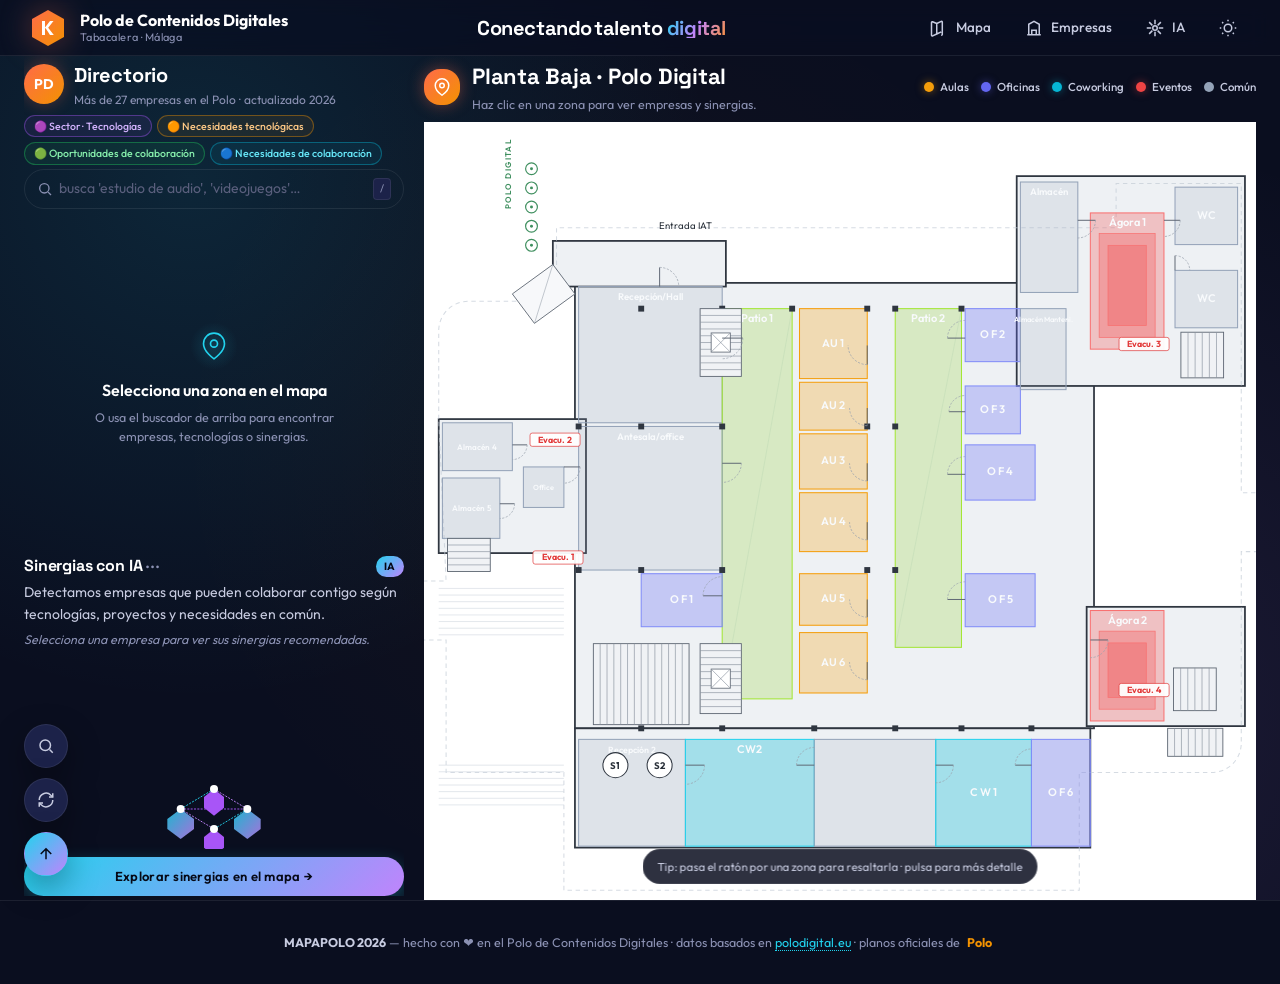
==== index.html @ e51a5dcd "v1" ====
<!DOCTYPE html>
<html lang="es">
<head>
  <meta charset="UTF-8" />
  <meta name="viewport" content="width=device-width, initial-scale=1.0" />
  <meta name="description" content="MAPAPOLO 2026 — Mapa directorio inteligente del Polo Nacional de Contenidos Digitales. Descubre empresas, espacios y sinergias con IA en la planta baja." />
  <title>MAPAPOLO · Conectando talento digital</title>
  <link rel="preconnect" href="https://fonts.googleapis.com" />
  <link rel="preconnect" href="https://fonts.gstatic.com" crossorigin />
  <link href="https://fonts.googleapis.com/css2?family=Outfit:wght@400;500;600;700;800&family=Space+Grotesk:wght@500;700&display=swap" rel="stylesheet" />
  <link rel="stylesheet" href="css/estilo.css" />
</head>
<body>
  <!-- ==================== HEADER ==================== -->
  <header class="site-header">
    <div class="header-inner">
      <a href="#" class="brand" aria-label="Polo de Contenidos Digitales">
        <span class="brand-mark" aria-hidden="true">
          <svg viewBox="0 0 40 40" width="40" height="40">
            <polygon points="20,2 36,11 36,29 20,38 4,29 4,11" fill="url(#brandGrad)" />
            <path d="M14 27V13h3v6.5l5-6.5h3.5l-5.3 6.8 5.6 7.2H22L17.5 20 17 20.7V27z" fill="#fff" />
            <defs>
              <linearGradient id="brandGrad" x1="0" y1="0" x2="1" y2="1">
                <stop offset="0%" stop-color="#ff6b4a" />
                <stop offset="100%" stop-color="#f39200" />
              </linearGradient>
            </defs>
          </svg>
        </span>
        <span class="brand-text">
          <span class="brand-title">Polo de Contenidos Digitales</span>
          <span class="brand-sub">Tabacalera · Málaga</span>
        </span>
      </a>
      <div class="hero-tagline">
        <span class="hero-line-1">Conectando</span>
        <span class="hero-line-2">talento <span class="accent-text">digital</span></span>
      </div>
      <nav class="header-actions" aria-label="Acciones">
        <a href="#mapa" class="header-btn" title="Ir al mapa">
          <svg width="18" height="18" viewBox="0 0 24 24" fill="none" stroke="currentColor" stroke-width="2"><path d="M9 20l-5.4 2.4A1 1 0 012 21.5V4.5a1 1 0 011.4-.9L9 6m0 14V6m0 14l6-2.8m-6-11.2L15 3.2a1 1 0 011.4.9V20.5a1 1 0 01-.6.9L15 21m-6-11.2V21"/></svg>
          <span>Mapa</span>
        </a>
        <a href="#empresas" class="header-btn" title="Empresas">
          <svg width="18" height="18" viewBox="0 0 24 24" fill="none" stroke="currentColor" stroke-width="2"><path d="M3 21h18M5 21V7l7-4 7 4v14M9 21v-6h6v6"/></svg>
          <span>Empresas</span>
        </a>
        <a href="#sinergias" class="header-btn" title="Sinergias IA">
          <svg width="18" height="18" viewBox="0 0 24 24" fill="none" stroke="currentColor" stroke-width="2"><circle cx="12" cy="12" r="3"/><path d="M12 1v6M12 17v6M4.2 4.2l4.3 4.3M15.5 15.5l4.3 4.3M1 12h6M17 12h6M4.2 19.8l4.3-4.3M15.5 8.5l4.3-4.3"/></svg>
          <span>IA</span>
        </a>
        <button class="header-btn" id="themeToggle" title="Cambiar tema">
          <svg id="themeIcon" width="18" height="18" viewBox="0 0 24 24" fill="none" stroke="currentColor" stroke-width="2"><circle cx="12" cy="12" r="5"/><path d="M12 1v2M12 21v2M4.2 4.2l1.4 1.4M18.4 18.4l1.4 1.4M1 12h2M21 12h2M4.2 19.8l1.4-1.4M18.4 5.6l1.4-1.4"/></svg>
        </button>
      </nav>
    </div>
  </header>
<!-- ==================== MAIN: MAPA + PANELES ==================== -->
<main class="layout" id="mapa">

    <!-- ============ COLUMNA IZQUIERDA: PANEL DE IDENTIDAD ============ -->
    <aside class="side-panel" id="empresas">

      <!-- Tarjeta Directorio -->
      <article class="card card-directorio">
        <div class="card-directorio-head">
          <div class="avatar avatar-orange">
            <span>PD</span>
          </div>
          <div>
            <h2 class="card-title">Directorio</h2>
            <p class="card-sub">Más de 27 empresas en el Polo · actualizado 2026</p>
          </div>
        </div>
        <div class="card-tags">
          <span class="tag tag-violet">🟣 Sector · Tecnologías</span>
          <span class="tag tag-orange">🟠 Necesidades tecnológicas</span>
          <span class="tag tag-green">🟢 Oportunidades de colaboración</span>
          <span class="tag tag-cyan">🔵 Necesidades de colaboración</span>
        </div>
      </article>

      <!-- Buscador (siempre visible) -->
      <article class="card card-search">
        <div class="search-mini">
          <svg width="16" height="16" viewBox="0 0 24 24" fill="none" stroke="currentColor" stroke-width="2"><circle cx="11" cy="11" r="7"/><path d="M21 21l-4.3-4.3"/></svg>
          <input type="search" id="searchInput" placeholder="busca 'estudio de audio', 'videojuegos'…" autocomplete="off" />
          <kbd>/</kbd>
        </div>
        <ul class="search-suggestions" id="searchSuggestions" hidden></ul>
      </article>

      <!-- Tarjeta empresa destacada / seleccionada -->
      <article class="card card-empresa" id="empresaCard">
        <div class="empresa-empty" id="empresaEmpty">
          <div class="empty-illustration" aria-hidden="true">
            <svg width="48" height="48" viewBox="0 0 24 24" fill="none" stroke="currentColor" stroke-width="1.4">
              <path d="M21 10c0 7-9 13-9 13s-9-6-9-13a9 9 0 0118 0z"/>
              <circle cx="12" cy="10" r="3"/>
            </svg>
          </div>
          <h3 class="empresa-empty-title">Selecciona una zona en el mapa</h3>
          <p class="empresa-empty-sub">O usa el buscador de arriba para encontrar empresas, tecnologías o sinergias.</p>
        </div>
        <div class="empresa-content" id="empresaContent" hidden>
          <div class="empresa-head">
            <div class="avatar avatar-soft" id="empresaAvatar">·</div>
            <div class="empresa-meta">
              <h3 id="empresaNombre">—</h3>
              <p id="empresaSector" class="muted">—</p>
              <p id="empresaUbicacion" class="muted-sm">
                <svg width="12" height="12" viewBox="0 0 24 24" fill="none" stroke="currentColor" stroke-width="2"><path d="M21 10c0 7-9 13-9 13s-9-6-9-13a9 9 0 0118 0z"/><circle cx="12" cy="10" r="3"/></svg>
                <span id="empresaUbicacionTxt">—</span>
              </p>
            </div>
            <button class="icon-btn" id="empresaClose" title="Cerrar">×</button>
          </div>
          <p id="empresaDesc" class="empresa-desc">—</p>
          <div class="empresa-tech" id="empresaTech"></div>
          <a id="empresaWeb" class="empresa-web" target="_blank" rel="noopener" hidden>
            <svg width="14" height="14" viewBox="0 0 24 24" fill="none" stroke="currentColor" stroke-width="2"><path d="M21 13V6a2 2 0 00-2-2H5a2 2 0 00-2 2v12a2 2 0 002 2h7M21 13h-7M21 13l-4 4"/></svg>
            Visitar web
          </a>
        </div>
      </article>

      <!-- Tarjeta Sinergias con IA -->
      <article class="card card-sinergias" id="sinergias">
        <div class="sinergias-head">
          <h3>Sinergias con IA <span class="dots">···</span></h3>
          <span class="badge-ai">IA</span>
        </div>
        <p class="muted">
          Detectamos empresas que pueden colaborar contigo según tecnologías,
          proyectos y necesidades en común.
        </p>
        <div class="sinergias-body" id="sinergiasBody">
          <p class="sinergias-empty">Selecciona una empresa para ver sus sinergias recomendadas.</p>
        </div>
        <div class="sinergias-diagram" aria-hidden="true">
          <svg viewBox="0 0 200 120" width="100%" height="80">
            <defs>
              <linearGradient id="hexGrad" x1="0" y1="0" x2="1" y2="1">
                <stop offset="0%" stop-color="#22d3ee" />
                <stop offset="100%" stop-color="#c084fc" />
              </linearGradient>
            </defs>
            <line x1="50" y1="60" x2="100" y2="30" stroke="#22d3ee" stroke-width="1.4" stroke-dasharray="3 2" />
            <line x1="100" y1="30" x2="150" y2="60" stroke="#c084fc" stroke-width="1.4" stroke-dasharray="3 2" />
            <line x1="50" y1="60" x2="150" y2="60" stroke="#a855f7" stroke-width="1.4" stroke-dasharray="3 2" />
            <line x1="50" y1="60" x2="100" y2="90" stroke="#c084fc" stroke-width="1.4" stroke-dasharray="3 2" />
            <line x1="150" y1="60" x2="100" y2="90" stroke="#22d3ee" stroke-width="1.4" stroke-dasharray="3 2" />
            <polygon points="50,60 30,75 30,90 50,105 70,90 70,75" fill="url(#hexGrad)" opacity="0.85" />
            <polygon points="150,60 130,75 130,90 150,105 170,90 170,75" fill="url(#hexGrad)" opacity="0.85" />
            <polygon points="100,30 85,42 85,58 100,70 115,58 115,42" fill="#a855f7" />
            <polygon points="100,90 85,102 85,118 100,130 115,118 115,102" fill="#a855f7" />
            <circle cx="50" cy="60" r="6" fill="#fff" /><circle cx="150" cy="60" r="6" fill="#fff" />
            <circle cx="100" cy="30" r="6" fill="#fff" /><circle cx="100" cy="90" r="6" fill="#fff" />
          </svg>
        </div>
        <a href="#mapa" class="btn-cta" id="btnVerSinergias">Explorar sinergias en el mapa →</a>
      </article>
    </aside>

    <!-- ============ COLUMNA CENTRAL: MAPA ============ -->
    <section class="map-section">
      <div class="map-card">
        <div class="map-card-head">
          <div class="map-card-title">
            <span class="map-pin" aria-hidden="true">
              <svg width="18" height="18" viewBox="0 0 24 24" fill="none" stroke="currentColor" stroke-width="2"><path d="M21 10c0 7-9 13-9 13s-9-6-9-13a9 9 0 0118 0z"/><circle cx="12" cy="10" r="3"/></svg>
            </span>
            <div>
              <h2>Planta Baja · Polo Digital</h2>
              <p class="muted-sm">Haz clic en una zona para ver empresas y sinergias.</p>
            </div>
          </div>
          <div class="map-card-legend">
            <span class="legend-item"><i class="dot dot-aulas"></i> Aulas</span>
            <span class="legend-item"><i class="dot dot-oficinas"></i> Oficinas</span>
            <span class="legend-item"><i class="dot dot-coworking"></i> Coworking</span>
            <span class="legend-item"><i class="dot dot-eventos"></i> Eventos</span>
            <span class="legend-item"><i class="dot dot-comun"></i> Común</span>
          </div>
        </div>
        <div class="map-stage" id="mapStage">
          <!-- Capa de líneas de sinergia (debajo del SVG) -->
          <svg class="synergy-layer" id="synergyLayer" viewBox="0 0 1130 1480" preserveAspectRatio="xMidYMid meet" aria-hidden="true">
            <defs>
              <linearGradient id="synGrad" x1="0" y1="0" x2="1" y2="1">
                <stop offset="0%" stop-color="#22d3ee" />
                <stop offset="50%" stop-color="#c084fc" />
                <stop offset="100%" stop-color="#f39200" />
              </linearGradient>
            </defs>
            <g id="synergyLines"></g>
          </svg>
          <!-- SVG del plano real -->
          <div class="svg-host" id="svgHost"></div>
          <!-- Hint flotante -->
          <div class="map-hint" id="mapHint">Tip: pasa el ratón por una zona para resaltarla · pulsa para más detalle</div>
        </div>
      </div>

      <!-- Mockup móvil: vista responsive -->
      <div class="mobile-preview">
        <div class="mobile-frame">
          <div class="mobile-notch"></div>
          <div class="mobile-screen">
            <div class="mobile-glow"></div>
            <div class="mobile-list">
              <div class="mobile-list-head">
                <span>Habitantes · planta baja</span>
                <span class="mobile-pill">27</span>
              </div>
              <div class="mobile-item">
                <span class="mobile-dot mobile-dot-red"></span>
                <span>Forgotten Empires</span>
              </div>
              <div class="mobile-item">
                <span class="mobile-dot mobile-dot-violet"></span>
                <span>Novelingo</span>
              </div>
              <div class="mobile-item">
                <span class="mobile-dot mobile-dot-green"></span>
                <span>Krilloud</span>
              </div>
              <div class="mobile-item">
                <span class="mobile-dot mobile-dot-amber"></span>
                <span>OWO Game</span>
              </div>
              <div class="mobile-item">
                <span class="mobile-dot mobile-dot-cyan"></span>
                <span>CienciaVR</span>
              </div>
              <div class="mobile-item">
                <span class="mobile-dot mobile-dot-magenta"></span>
                <span>Naolito</span>
              </div>
            </div>
          </div>
        </div>
        <p class="mobile-caption">
          Diseño responsive · busca y explora desde el bolsillo
        </p>
      </div>
    </section>
  </main>

  <!-- ==================== TOAST / NOTIFICACIONES ==================== -->
  <div class="toast-container" id="toastContainer" aria-live="polite"></div>

  <!-- ==================== FAB (Floating Action Buttons) ==================== -->
  <div class="fab-group" aria-label="Acciones rápidas">
    <button class="fab" id="fabSearch" title="Buscar (/)">
      <svg width="18" height="18" viewBox="0 0 24 24" fill="none" stroke="currentColor" stroke-width="2"><circle cx="11" cy="11" r="7"/><path d="M21 21l-4.3-4.3"/></svg>
    </button>
    <button class="fab" id="fabReset" title="Reiniciar vista">
      <svg width="18" height="18" viewBox="0 0 24 24" fill="none" stroke="currentColor" stroke-width="2"><path d="M3 12a9 9 0 0115.5-6.3L21 8"/><path d="M21 3v5h-5M21 12a9 9 0 01-15.5 6.3L3 16"/><path d="M3 21v-5h5"/></svg>
    </button>
    <button class="fab fab-primary" id="fabTop" title="Volver arriba">
      <svg width="18" height="18" viewBox="0 0 24 24" fill="none" stroke="currentColor" stroke-width="2"><path d="M12 19V5M5 12l7-7 7 7"/></svg>
    </button>
  </div>

  <!-- ==================== FOOTER ==================== -->
  <footer class="site-footer">
    <p>
      <strong>MAPAPOLO 2026</strong> — hecho con ❤ en el Polo de Contenidos Digitales ·
      datos basados en <a href="https://www.polodigital.eu/habitantes/nuevos/" target="_blank" rel="noopener">polodigital.eu</a> ·
      planos oficiales de <span class="footer-polo">Polo</span>
    </p>
  </footer>

  <!-- ==================== SCRIPTS ==================== -->
  <script src="js/datos.js"></script>
  <script src="js/buscador.js"></script>
  <script src="js/mapa.js"></script>
  <script src="js/app.js"></script>
</body>
</html>
---- css/estilo.css ----
/* ============================================================
   MAPAPOLO 2026 · Hoja de estilos principal
   Tema oscuro futurista inspirado en el mockup del proyecto
   ============================================================ */

/* ---------- VARIABLES ---------- */
:root {
  /* Fondos */
  --bg-base: #0a0e1f;
  --bg-surface: #131838;
  --bg-elevated: #1c2249;
  --bg-canvas: #060916;
  --bg-glow-a: rgba(34, 211, 238, 0.12);
  --bg-glow-b: rgba(192, 132, 252, 0.10);

  /* Marca */
  --brand-orange: #f39200;
  --brand-coral: #ff6b4a;
  --brand-yellow: #ffc845;

  /* Zonas (paleta del mockup) */
  --zone-violet: #a855f7;
  --zone-cyan: #06b6d4;
  --zone-green: #22c55e;
  --zone-magenta: #ec4899;
  --zone-amber: #f59e0b;
  --zone-red: #ef4444;
  --zone-indigo: #6366f1;
  --zone-rose: #f43f5e;
  --zone-teal: #14b8a6;
  --zone-slate: #94a3b8;

  /* Acentos neón */
  --neon-cyan: #22d3ee;
  --neon-violet: #c084fc;
  --neon-orange: #fb923c;
  --neon-green: #4ade80;

  /* Texto */
  --text-primary: #ffffff;
  --text-secondary: #c7cbe0;
  --text-muted: #8b91b3;
  --text-faint: #5a5f7d;

  /* Bordes / sombras */
  --border-soft: rgba(255, 255, 255, 0.08);
  --border-strong: rgba(255, 255, 255, 0.15);
  --shadow-sm: 0 4px 12px rgba(0, 0, 0, 0.25);
  --shadow-md: 0 12px 32px rgba(0, 0, 0, 0.35);
  --shadow-lg: 0 24px 64px rgba(0, 0, 0, 0.5);
  --shadow-glow-cyan: 0 0 24px rgba(34, 211, 238, 0.4);
  --shadow-glow-violet: 0 0 24px rgba(192, 132, 252, 0.4);

  /* Geometría */
  --radius-sm: 8px;
  --radius-md: 16px;
  --radius-lg: 24px;
  --radius-full: 999px;

  /* Tipografía */
  --font-sans: 'Outfit', system-ui, -apple-system, 'Segoe UI', sans-serif;
  --font-display: 'Space Grotesk', 'Outfit', system-ui, sans-serif;

  /* Easing */
  --ease: cubic-bezier(0.4, 0, 0.2, 1);
  --ease-bounce: cubic-bezier(0.34, 1.56, 0.64, 1);

  /* Layout */
  --header-h: 56px;
  --side-w: 380px;
}

/* ---------- RESET ---------- */
*, *::before, *::after {
  box-sizing: border-box;
  margin: 0;
  padding: 0;
}

html {
  scroll-behavior: smooth;
}

body {
  font-family: var(--font-sans);
  background: var(--bg-base);
  color: var(--text-primary);
  line-height: 1.5;
  height: 100vh;
  overflow: hidden;
  -webkit-font-smoothing: antialiased;
  -moz-osx-font-smoothing: grayscale;

  /* Fondo decorativo con halos */
  background-image:
    radial-gradient(circle at 15% 20%, var(--bg-glow-a) 0%, transparent 40%),
    radial-gradient(circle at 85% 80%, var(--bg-glow-b) 0%, transparent 45%),
    radial-gradient(circle at 50% 50%, rgba(243, 146, 0, 0.04) 0%, transparent 60%);
  background-attachment: fixed;
}

img, svg { display: block; max-width: 100%; }
a { color: inherit; text-decoration: none; }
button { font: inherit; cursor: pointer; background: none; border: none; color: inherit; }
input { font: inherit; }
:focus-visible { outline: 2px solid var(--neon-cyan); outline-offset: 2px; border-radius: 4px; }
[hidden] { display: none !important; }

/* ---------- TIPOGRAFÍA BASE ---------- */
.muted { color: var(--text-secondary); font-size: 14px; line-height: 1.55; }
.muted-sm { color: var(--text-muted); font-size: 12.5px; line-height: 1.5; }

/* ============================================================
   HEADER
   ============================================================ */
.site-header {
  position: sticky;
  top: 0;
  z-index: 100;
  height: var(--header-h);
  background: rgba(10, 14, 31, 0.75);
  backdrop-filter: blur(16px) saturate(140%);
  -webkit-backdrop-filter: blur(16px) saturate(140%);
  border-bottom: 1px solid var(--border-soft);
}

.header-inner {
  max-width: 1600px;
  margin: 0 auto;
  height: 100%;
  padding: 0 28px;
  display: flex;
  align-items: center;
  justify-content: space-between;
  gap: 16px;
}

.brand {
  display: flex;
  align-items: center;
  gap: 12px;
  text-decoration: none;
}

.brand-mark {
  display: grid;
  place-items: center;
  filter: drop-shadow(0 0 16px rgba(255, 107, 74, 0.4));
  transition: transform .3s var(--ease);
}
.brand:hover .brand-mark { transform: rotate(60deg) scale(1.05); }

.brand-text { display: flex; flex-direction: column; line-height: 1.1; }
.brand-title { font-weight: 700; font-size: 16px; color: var(--text-primary); }
.brand-sub { font-weight: 400; font-size: 11px; color: var(--text-muted); margin-top: 2px; letter-spacing: 0.04em; }

.header-actions {
  display: flex;
  align-items: center;
  gap: 4px;
}

.header-btn {
  display: inline-flex;
  align-items: center;
  gap: 8px;
  padding: 8px 14px;
  border-radius: var(--radius-full);
  font-size: 13.5px;
  font-weight: 500;
  color: var(--text-secondary);
  border: 1px solid transparent;
  transition: all .2s var(--ease);
}
.header-btn:hover {
  background: rgba(255, 255, 255, 0.06);
  border-color: var(--border-soft);
  color: var(--text-primary);
}
.header-btn span { display: none; }
@media (min-width: 720px) { .header-btn span { display: inline; } }

/* ---------- TAGLINE EN HEADER ---------- */
.hero-tagline {
  display: none;
  align-items: center;
  gap: 2px;
  font-family: var(--font-display);
  font-weight: 800;
  font-size: 20px;
  letter-spacing: -0.02em;
  line-height: 1;
  color: var(--text-primary);
  white-space: nowrap;
}
.hero-tagline .hero-line-1,
.hero-tagline .hero-line-2 { display: inline; }
.hero-tagline .hero-line-1::after { content: " "; }
.accent-text {
  background: linear-gradient(120deg, var(--neon-cyan) 0%, var(--neon-violet) 50%, var(--neon-orange) 100%);
  -webkit-background-clip: text;
  background-clip: text;
  color: transparent;
  display: inline-block;
}
@media (min-width: 900px) {
  .hero-tagline { display: inline-flex; }
}
@media (max-width: 899px) {
  .hero-tagline { display: none; }
}

/* ============================================================
   LAYOUT PRINCIPAL
   ============================================================ */
.layout {
  max-width: 1600px;
  margin: 0 auto;
  padding: 0 24px;
  display: grid;
  grid-template-columns: var(--side-w) 1fr;
  gap: 20px;
  height: calc(100vh - var(--header-h));
  min-height: 0;
}

@media (max-width: 1100px) {
  .layout {
    grid-template-columns: 1fr;
    height: auto;
    min-height: calc(100vh - var(--header-h));
    overflow-y: auto;
  }
  .side-panel {
    position: static !important;
    max-height: none !important;
    overflow-y: visible !important;
  }
  body {
    overflow-y: auto;
    height: auto;
    min-height: 100vh;
  }
}

/* ============================================================
   PANEL LATERAL (sidebar)
   ============================================================ */
.side-panel {
  display: flex;
  flex-direction: column;
  gap: 0;
  height: 100%;
  min-height: 0;
  overflow: hidden;
  padding: 4px 0;
}

/* ---------- CARDS base (sin fondo, sin borde) ---------- */
.card {
  background: transparent;
  border: none;
  padding: 0;
  transition: none;
  position: relative;
  overflow: visible;
  flex-shrink: 0;
}
.card::before { content: none; }
.card:hover { border: none; }

.card-title {
  font-family: var(--font-display);
  font-size: 20px;
  font-weight: 700;
  letter-spacing: -0.01em;
  margin-bottom: 2px;
}
.card-sub {
  font-size: 12px;
  color: var(--text-muted);
  line-height: 1.4;
}

/* ---------- Tarjeta Directorio ---------- */
.card-directorio {
  background: transparent;
  flex-shrink: 0;
  padding-bottom: 4px;
}

.card-directorio-head {
  display: flex;
  align-items: center;
  gap: 10px;
  margin-bottom: 6px;
}

.avatar {
  width: 40px;
  height: 40px;
  min-width: 40px;
  min-height: 40px;
  border-radius: var(--radius-full);
  display: grid;
  place-items: center;
  font-weight: 700;
  font-size: 14px;
  color: #fff;
  flex-shrink: 0;
  background: var(--bg-canvas);
  border: none;
}

.avatar-orange {
  background: linear-gradient(135deg, var(--brand-coral), var(--brand-orange));
  border-color: rgba(255, 107, 74, 0.4);
  box-shadow: 0 0 16px rgba(255, 107, 74, 0.3);
}

.avatar-soft {
  background: var(--bg-elevated);
  color: var(--neon-cyan);
  border-color: var(--border-strong);
  font-weight: 600;
}

.card-tags {
  display: flex;
  flex-wrap: wrap;
  gap: 5px;
  min-height: 28px;
  align-items: center;
}

.tag {
  display: inline-flex;
  align-items: center;
  gap: 4px;
  padding: 4px 9px;
  font-size: 10.5px;
  font-weight: 500;
  border-radius: var(--radius-full);
  background: rgba(255, 255, 255, 0.04);
  border: 1px solid var(--border-soft);
  color: var(--text-secondary);
  line-height: 1.2;
  white-space: nowrap;
  max-width: 100%;
  overflow: hidden;
  text-overflow: ellipsis;
}
.tag-violet { border-color: rgba(168, 85, 247, 0.4); color: #d4b4ff; background: rgba(168, 85, 247, 0.08); }
.tag-orange { border-color: rgba(243, 146, 0, 0.4); color: #ffc985; background: rgba(243, 146, 0, 0.08); }
.tag-green { border-color: rgba(34, 197, 94, 0.4); color: #86efac; background: rgba(34, 197, 94, 0.08); }
.tag-cyan { border-color: rgba(6, 182, 212, 0.4); color: #67e8f9; background: rgba(6, 182, 212, 0.08); }

/* ---------- Tarjeta Buscador (siempre visible) ---------- */
.card-search {
  padding: 0 0 4px;
  flex-shrink: 0;
}
.card-search .search-mini {
  margin: 0;
}
.search-mini {
  display: flex;
  align-items: center;
  gap: 6px;
  padding: 8px 12px;
  background: transparent;
  border: 1px solid var(--border-soft);
  border-radius: var(--radius-full);
  transition: border-color .2s var(--ease), box-shadow .2s var(--ease);
}
.search-mini:focus-within {
  border-color: var(--neon-cyan);
  box-shadow: 0 0 0 3px rgba(34, 211, 238, 0.15);
}
.search-mini svg { color: var(--text-muted); flex-shrink: 0; }
.search-mini input {
  flex: 1;
  background: none;
  border: none;
  color: var(--text-primary);
  font-size: 14px;
  outline: none;
  min-width: 0;
}
.search-mini input::placeholder { color: var(--text-faint); }
.search-mini kbd {
  font-family: var(--font-sans);
  font-size: 10.5px;
  padding: 2px 6px;
  background: var(--bg-elevated);
  border: 1px solid var(--border-soft);
  border-radius: 4px;
  color: var(--text-muted);
  flex-shrink: 0;
}

.search-suggestions {
  list-style: none;
  position: absolute;
  top: calc(100% + 4px);
  left: 0;
  right: 0;
  background: var(--bg-surface);
  border: 1px solid var(--border-soft);
  border-radius: var(--radius-md);
  overflow: hidden;
  text-align: left;
  max-height: 260px;
  overflow-y: auto;
  z-index: 50;
  box-shadow: var(--shadow-lg);
}
.card-search {
  position: relative;
}
.search-suggestions li {
  padding: 10px 14px;
  font-size: 13px;
  cursor: pointer;
  border-bottom: 1px solid var(--border-soft);
  display: flex;
  align-items: center;
  gap: 10px;
  transition: background .15s var(--ease);
}
.search-suggestions li:last-child { border-bottom: none; }
.search-suggestions li:hover, .search-suggestions li.active {
  background: var(--bg-elevated);
}
.search-suggestions li .sug-score {
  margin-left: auto;
  font-size: 11px;
  color: var(--neon-cyan);
  font-weight: 600;
}

/* ---------- Tarjeta Empresa ---------- */
.card-empresa {
  flex: 1;
  min-height: 0;
  display: flex;
  flex-direction: column;
  overflow: hidden;
}

.empresa-empty {
  text-align: center;
  padding: 8px;
  display: flex;
  flex-direction: column;
  align-items: center;
  gap: 6px;
  justify-content: center;
  flex: 1;
}
.empty-illustration {
  width: 48px;
  height: 48px;
  display: grid;
  place-items: center;
  border-radius: var(--radius-full);
  background: radial-gradient(circle, rgba(34, 211, 238, 0.15) 0%, transparent 70%);
  color: var(--neon-cyan);
  margin-bottom: 2px;
}
.empty-illustration svg { width: 28px; height: 28px; }
.empresa-empty-title {
  font-size: 16px;
  font-weight: 600;
  margin: 0;
  color: var(--text-primary);
}
.empresa-empty-sub {
  font-size: 12.5px;
  color: var(--text-muted);
  margin: 0;
  line-height: 1.5;
  max-width: 280px;
}

.empresa-content {
  display: flex;
  flex-direction: column;
  gap: 6px;
  flex: 1;
  min-height: 0;
  overflow: hidden;
}
.empresa-head {
  display: flex;
  align-items: flex-start;
  gap: 12px;
}
.empresa-meta { flex: 1; min-width: 0; }
.empresa-meta h3 {
  font-family: var(--font-display);
  font-size: 17px;
  font-weight: 700;
  letter-spacing: -0.01em;
  margin: 0 0 4px;
  word-break: break-word;
  line-height: 1.25;
  min-height: 1.25em;
}
.empresa-meta p {
  display: flex;
  align-items: center;
  gap: 4px;
  margin: 2px 0;
  font-size: 12.5px;
  line-height: 1.3;
}
.icon-btn {
  width: 30px;
  height: 30px;
  display: grid;
  place-items: center;
  border-radius: var(--radius-full);
  background: rgba(255, 255, 255, 0.06);
  color: var(--text-secondary);
  font-size: 18px;
  flex-shrink: 0;
  transition: background .2s var(--ease), color .2s var(--ease);
}
.icon-btn:hover { background: rgba(255, 255, 255, 0.12); color: var(--text-primary); }

.empresa-desc {
  font-size: 12.5px;
  color: var(--text-secondary);
  line-height: 1.45;
  word-break: break-word;
  overflow-wrap: anywhere;
  margin: 0;
  flex-shrink: 0;
  display: -webkit-box;
  -webkit-line-clamp: 3;
  -webkit-box-orient: vertical;
  overflow: hidden;
}
.empresa-tech {
  display: flex;
  flex-wrap: wrap;
  gap: 4px;
  align-items: flex-start;
  align-content: flex-start;
  flex-shrink: 0;
  min-height: 0;
}
.empresa-web {
  align-self: flex-start;
  display: inline-flex;
  align-items: center;
  gap: 4px;
  font-size: 11.5px;
  font-weight: 500;
  color: var(--neon-cyan);
  padding: 4px 10px;
  border-radius: var(--radius-full);
  border: 1px solid rgba(34, 211, 238, 0.3);
  background: rgba(34, 211, 238, 0.06);
  transition: background .2s var(--ease), border-color .2s var(--ease);
}
.empresa-web:hover {
  background: rgba(34, 211, 238, 0.15);
  border-color: var(--neon-cyan);
}

/* ---------- Tarjeta Sinergias ---------- */
.card-sinergias {
  background: transparent;
  flex: 1;
  min-height: 0;
  display: flex;
  flex-direction: column;
  overflow: hidden;
}

.sinergias-head {
  display: flex;
  align-items: center;
  gap: 6px;
  margin-bottom: 4px;
  flex-shrink: 0;
}
.sinergias-head h3 {
  font-family: var(--font-display);
  font-size: 16px;
  font-weight: 700;
  letter-spacing: -0.01em;
  flex: 1;
}
.dots {
  color: var(--text-muted);
  letter-spacing: 2px;
  font-size: 14px;
}
.badge-ai {
  display: inline-flex;
  align-items: center;
  font-size: 10.5px;
  font-weight: 700;
  letter-spacing: 0.05em;
  padding: 3px 8px;
  border-radius: var(--radius-full);
  background: linear-gradient(135deg, var(--neon-cyan), var(--neon-violet));
  color: var(--bg-canvas);
}

.sinergias-body {
  margin: 4px 0;
  display: flex;
  flex-direction: column;
  gap: 6px;
  flex: 1;
  min-height: 0;
  overflow: hidden;
}
.sinergias-empty {
  font-size: 12.5px;
  color: var(--text-muted);
  font-style: italic;
}
.synergy-card {
  background: transparent;
  border: 1px solid var(--border-soft);
  border-radius: var(--radius-md);
  padding: 12px 14px;
  display: flex;
  flex-direction: column;
  gap: 6px;
  position: relative;
  overflow: hidden;
  transition: border-color .2s var(--ease), transform .2s var(--ease);
  cursor: pointer;
}
.synergy-card::before {
  content: "";
  position: absolute;
  left: 0; top: 0; bottom: 0;
  width: 3px;
  background: linear-gradient(180deg, var(--neon-cyan), var(--neon-violet));
}
.synergy-card:hover {
  border-color: var(--neon-cyan);
  transform: translateX(2px);
}
.synergy-card-head {
  display: flex;
  align-items: center;
  gap: 8px;
  font-size: 13px;
  font-weight: 600;
}
.synergy-card-score {
  margin-left: auto;
  font-size: 11px;
  font-weight: 700;
  padding: 2px 8px;
  border-radius: var(--radius-full);
  background: rgba(34, 211, 238, 0.12);
  color: var(--neon-cyan);
  font-family: var(--font-display);
}
.synergy-card-score.high { background: rgba(74, 222, 128, 0.15); color: var(--neon-green); }
.synergy-card-score.med { background: rgba(251, 146, 60, 0.15); color: var(--neon-orange); }
.synergy-card-reason {
  font-size: 11.5px;
  color: var(--text-muted);
  line-height: 1.5;
  word-break: break-word;
  overflow-wrap: anywhere;
}

.sinergias-diagram {
  margin-top: 10px;
  background: transparent;
  border-radius: var(--radius-md);
  padding: 8px;
  border: none;
  flex-shrink: 0;
}

.btn-cta {
  display: inline-flex;
  align-items: center;
  justify-content: center;
  gap: 6px;
  margin-top: auto;
  padding: 10px 18px;
  font-size: 13px;
  font-weight: 600;
  color: var(--bg-canvas);
  background: linear-gradient(135deg, var(--neon-cyan) 0%, var(--neon-violet) 100%);
  border-radius: var(--radius-full);
  letter-spacing: 0.02em;
  transition: transform .2s var(--ease), box-shadow .2s var(--ease);
  box-shadow: 0 6px 18px rgba(34, 211, 238, 0.3);
  flex-shrink: 0;
}
.btn-cta:hover {
  transform: translateY(-2px);
  box-shadow: 0 10px 28px rgba(34, 211, 238, 0.45);
}

/* ============================================================
   MAPA
   ============================================================ */
.map-section {
  display: flex;
  flex-direction: column;
  height: 100%;
  min-height: 0;
}

.map-card {
  background: transparent;
  border: none;
  box-shadow: none;
  position: relative;
  overflow: visible;
  flex: 1;
  min-height: 0;
  display: flex;
  flex-direction: column;
}
.map-card::before { content: none; }

.map-card-head {
  display: flex;
  align-items: center;
  justify-content: space-between;
  gap: 16px;
  padding: 4px 0 8px;
  flex-shrink: 0;
}

.map-card-title {
  display: flex;
  align-items: center;
  gap: 12px;
}

.map-pin {
  width: 36px;
  height: 36px;
  display: grid;
  place-items: center;
  background: linear-gradient(135deg, var(--brand-coral), var(--brand-orange));
  border-radius: var(--radius-md);
  color: #fff;
  box-shadow: 0 0 16px rgba(255, 107, 74, 0.4);
}
.map-card-title h2 {
  font-family: var(--font-display);
  font-size: 22px;
  font-weight: 700;
  letter-spacing: -0.01em;
  margin-bottom: 2px;
}

.map-card-legend {
  display: flex;
  flex-wrap: wrap;
  gap: 12px;
  align-items: center;
}
.legend-item {
  display: inline-flex;
  align-items: center;
  gap: 6px;
  font-size: 11.5px;
  color: var(--text-secondary);
  font-weight: 500;
}
.legend-item .dot {
  width: 10px;
  height: 10px;
  border-radius: var(--radius-full);
  display: inline-block;
}
.dot-aulas { background: var(--zone-amber); box-shadow: 0 0 8px rgba(245, 158, 11, 0.5); }
.dot-oficinas { background: var(--zone-indigo); box-shadow: 0 0 8px rgba(99, 102, 241, 0.5); }
.dot-coworking { background: var(--zone-cyan); box-shadow: 0 0 8px rgba(6, 182, 212, 0.5); }
.dot-eventos { background: var(--zone-red); box-shadow: 0 0 8px rgba(239, 68, 68, 0.5); }
.dot-comun { background: var(--zone-slate); }

/* ---------- Stage del mapa ---------- */
.map-stage {
  position: relative;
  flex: 1;
  min-height: 0;
  display: flex;
  align-items: center;
  justify-content: center;
  overflow: hidden;
}

.map-stage::before {
  content: "";
  position: absolute;
  inset: 0;
  background-image:
    linear-gradient(rgba(34, 211, 238, 0.04) 1px, transparent 1px),
    linear-gradient(90deg, rgba(34, 211, 238, 0.04) 1px, transparent 1px);
  background-size: 28px 28px;
  pointer-events: none;
  mask-image: radial-gradient(ellipse at center, black 30%, transparent 80%);
  -webkit-mask-image: radial-gradient(ellipse at center, black 30%, transparent 80%);
}

.synergy-layer {
  position: absolute;
  inset: 0;
  pointer-events: none;
  z-index: 1;
  width: 100%;
  height: 100%;
}

.svg-host {
  position: relative;
  z-index: 2;
  width: 100%;
  height: 100%;
  display: flex;
  justify-content: center;
  align-items: center;
  overflow: hidden;
}

.svg-host svg {
  width: 100%;
  height: 100%;
  display: block;
  filter: none;
}
:root[data-theme="light"] .svg-host svg {
  filter: none;
}

/* ---------- Zonas interactivas dentro del SVG ---------- */
.svg-host svg [data-space] {
  cursor: pointer;
  transition: filter .25s var(--ease), transform .2s var(--ease);
  transform-origin: center;
  transform-box: fill-box;
}
.svg-host svg [data-space]:hover {
  filter: brightness(1.2) drop-shadow(0 0 14px rgba(34, 211, 238, 0.7));
}
.svg-host svg [data-space].is-active {
  filter: brightness(1.3) drop-shadow(0 0 18px var(--neon-cyan));
}
.svg-host svg [data-space].is-highlight {
  filter: brightness(1.15) drop-shadow(0 0 10px rgba(255, 200, 69, 0.7));
  animation: pulse-highlight 1.6s ease-in-out infinite;
}
@keyframes pulse-highlight {
  0%, 100% { filter: brightness(1.15) drop-shadow(0 0 10px rgba(255, 200, 69, 0.7)); }
  50% { filter: brightness(1.45) drop-shadow(0 0 18px rgba(255, 200, 69, 0.95)); }
}
.svg-host svg [data-space] text { pointer-events: none; user-select: none; }
.svg-host svg [data-space].is-dim { opacity: 0.3; }

/* ---------- Color por categoría (sobrescribe el fill base del SVG) ---------- */
/* AULAS — amber */
.svg-host svg #au1 rect,
.svg-host svg #au2 rect,
.svg-host svg #au3 rect,
.svg-host svg #au4 rect,
.svg-host svg #au5 rect,
.svg-host svg #au6 rect { fill: rgba(245, 158, 11, 0.28) !important; stroke: #f59e0b !important; }
.svg-host svg #au1:hover rect,
.svg-host svg #au2:hover rect,
.svg-host svg #au3:hover rect,
.svg-host svg #au4:hover rect,
.svg-host svg #au5:hover rect,
.svg-host svg #au6:hover rect { fill: rgba(245, 158, 11, 0.45) !important; }
.svg-host svg #au1.is-active rect,
.svg-host svg #au2.is-active rect,
.svg-host svg #au3.is-active rect,
.svg-host svg #au4.is-active rect,
.svg-host svg #au5.is-active rect,
.svg-host svg #au6.is-active rect { fill: rgba(245, 158, 11, 0.6) !important; stroke: #fbbf24 !important; stroke-width: 2.5 !important; }

/* OFICINAS — indigo */
.svg-host svg #of1 rect,
.svg-host svg #of2 rect,
.svg-host svg #of3 rect,
.svg-host svg #of4 rect,
.svg-host svg #of5 rect,
.svg-host svg #of6 rect { fill: rgba(99, 102, 241, 0.3) !important; stroke: #818cf8 !important; }
.svg-host svg #of1:hover rect,
.svg-host svg #of2:hover rect,
.svg-host svg #of3:hover rect,
.svg-host svg #of4:hover rect,
.svg-host svg #of5:hover rect,
.svg-host svg #of6:hover rect { fill: rgba(99, 102, 241, 0.5) !important; }
.svg-host svg #of1.is-active rect,
.svg-host svg #of2.is-active rect,
.svg-host svg #of3.is-active rect,
.svg-host svg #of4.is-active rect,
.svg-host svg #of5.is-active rect,
.svg-host svg #of6.is-active rect { fill: rgba(99, 102, 241, 0.65) !important; stroke: #a5b4fc !important; stroke-width: 2.5 !important; }

/* COWORKING — cyan */
.svg-host svg #cw1 rect,
.svg-host svg #cw2 rect { fill: rgba(6, 182, 212, 0.32) !important; stroke: #22d3ee !important; }
.svg-host svg #cw1:hover rect,
.svg-host svg #cw2:hover rect { fill: rgba(6, 182, 212, 0.5) !important; }
.svg-host svg #cw1.is-active rect,
.svg-host svg #cw2.is-active rect { fill: rgba(6, 182, 212, 0.65) !important; stroke: #67e8f9 !important; stroke-width: 2.5 !important; }

/* EVENTOS / ÁGORAS / PATIOS — red / orange */
.svg-host svg #agora1 rect,
.svg-host svg #agora2 rect { fill: rgba(239, 68, 68, 0.28) !important; stroke: #f87171 !important; }
.svg-host svg #agora1:hover rect,
.svg-host svg #agora2:hover rect { fill: rgba(239, 68, 68, 0.45) !important; }
.svg-host svg #agora1.is-active rect,
.svg-host svg #agora2.is-active rect { fill: rgba(239, 68, 68, 0.6) !important; stroke: #fca5a5 !important; stroke-width: 2.5 !important; }

.svg-host svg #patio1 rect,
.svg-host svg #patio2 rect { fill: rgba(132, 204, 22, 0.22) !important; stroke: #a3e635 !important; }
.svg-host svg #patio1:hover rect,
.svg-host svg #patio2:hover rect { fill: rgba(132, 204, 22, 0.4) !important; }
.svg-host svg #patio1.is-active rect,
.svg-host svg #patio2.is-active rect { fill: rgba(132, 204, 22, 0.55) !important; stroke: #bef264 !important; stroke-width: 2.5 !important; }

/* COMUNES — slate neutro */
.svg-host svg #hall rect,
.svg-host svg #recepcion2 rect,
.svg-host svg #antesala rect,
.svg-host svg #wc1 rect,
.svg-host svg #wc2 rect,
.svg-host svg #almacen_top rect,
.svg-host svg #almacen4 rect,
.svg-host svg #almacen5 rect,
.svg-host svg #alm_mant rect,
.svg-host svg #office rect,
.svg-host svg #mid1 rect { fill: rgba(148, 163, 184, 0.18) !important; stroke: #94a3b8 !important; }
.svg-host svg #hall:hover rect,
.svg-host svg #recepcion2:hover rect,
.svg-host svg #antesala:hover rect,
.svg-host svg #wc1:hover rect,
.svg-host svg #wc2:hover rect,
.svg-host svg #almacen_top:hover rect,
.svg-host svg #almacen4:hover rect,
.svg-host svg #almacen5:hover rect,
.svg-host svg #alm_mant:hover rect,
.svg-host svg #office:hover rect,
.svg-host svg #mid1:hover rect { fill: rgba(148, 163, 184, 0.3) !important; }
.svg-host svg #hall.is-active rect,
.svg-host svg #recepcion2.is-active rect,
.svg-host svg #antesala.is-active rect,
.svg-host svg #wc1.is-active rect,
.svg-host svg #wc2.is-active rect,
.svg-host svg #almacen_top.is-active rect,
.svg-host svg #almacen4.is-active rect,
.svg-host svg #almacen5.is-active rect,
.svg-host svg #alm_mant.is-active rect,
.svg-host svg #office.is-active rect,
.svg-host svg #mid1.is-active rect { fill: rgba(148, 163, 184, 0.4) !important; stroke: #cbd5e1 !important; stroke-width: 2.5 !important; }

/* Labels de texto dentro del SVG — más legibles sobre fondos coloridos */
.svg-host svg [data-space] text { fill: #f8fafc !important; font-weight: 600 !important; }
.svg-host svg [data-space].is-active text { fill: #ffffff !important; }

/* ---------- Líneas de sinergia ---------- */
.synergy-line {
  fill: none;
  stroke: url(#synGrad);
  stroke-width: 2;
  stroke-dasharray: 6 4;
  opacity: 0;
  animation: line-fade .6s var(--ease) forwards, line-flow 6s linear infinite;
  filter: drop-shadow(0 0 4px rgba(34, 211, 238, 0.6));
}
@keyframes line-fade { to { opacity: 0.85; } }
@keyframes line-flow {
  to { stroke-dashoffset: -100; }
}
.synergy-node {
  fill: var(--neon-cyan);
  filter: drop-shadow(0 0 6px var(--neon-cyan));
  animation: node-pulse 1.8s ease-in-out infinite;
}
@keyframes node-pulse {
  0%, 100% { transform: scale(1); opacity: 1; }
  50% { transform: scale(1.5); opacity: 0.6; }
}

/* ---------- Tooltip y hint ---------- */
.map-hint {
  position: absolute;
  bottom: 16px;
  left: 50%;
  transform: translateX(-50%);
  background: rgba(10, 14, 31, 0.85);
  border: 1px solid var(--border-soft);
  padding: 8px 14px;
  border-radius: var(--radius-full);
  font-size: 11.5px;
  color: var(--text-secondary);
  backdrop-filter: blur(8px);
  z-index: 3;
  white-space: nowrap;
}
.map-hint.hidden { display: none; }

.tooltip {
  position: absolute;
  background: var(--bg-canvas);
  border: 1px solid var(--neon-cyan);
  border-radius: var(--radius-md);
  padding: 10px 14px;
  font-size: 12.5px;
  color: var(--text-primary);
  pointer-events: none;
  z-index: 10;
  box-shadow: var(--shadow-glow-cyan);
  transform: translate(-50%, calc(-100% - 12px));
  white-space: nowrap;
  max-width: 280px;
}
.tooltip-title { font-weight: 700; margin-bottom: 2px; }
.tooltip-sub { font-size: 11px; color: var(--text-muted); }
.tooltip-count {
  display: inline-block;
  margin-top: 4px;
  padding: 2px 8px;
  background: rgba(34, 211, 238, 0.15);
  color: var(--neon-cyan);
  border-radius: var(--radius-full);
  font-size: 10.5px;
  font-weight: 600;
}
.tooltip::after {
  content: "";
  position: absolute;
  bottom: -6px;
  left: 50%;
  transform: translateX(-50%) rotate(45deg);
  width: 10px;
  height: 10px;
  background: var(--bg-canvas);
  border-right: 1px solid var(--neon-cyan);
  border-bottom: 1px solid var(--neon-cyan);
}

/* ============================================================
   MOCKUP MÓVIL (preview)
   ============================================================ */
.mobile-preview {
  display: flex;
  align-items: center;
  gap: 24px;
  padding: 24px;
  background: var(--bg-surface);
  border: 1px solid var(--border-soft);
  border-radius: var(--radius-lg);
  position: relative;
  overflow: hidden;
}
.mobile-preview::before {
  content: "";
  position: absolute;
  inset: 0;
  background: linear-gradient(120deg, var(--bg-glow-a), transparent 50%);
  pointer-events: none;
}

.mobile-frame {
  width: 200px;
  height: 400px;
  background: #1a1a2a;
  border-radius: 32px;
  border: 4px solid #0a0a14;
  position: relative;
  flex-shrink: 0;
  box-shadow: 0 24px 48px rgba(0, 0, 0, 0.5), 0 0 0 1px rgba(255, 255, 255, 0.08) inset;
  overflow: hidden;
}

.mobile-notch {
  position: absolute;
  top: 0;
  left: 50%;
  transform: translateX(-50%);
  width: 80px;
  height: 18px;
  background: #0a0a14;
  border-radius: 0 0 14px 14px;
  z-index: 2;
}

.mobile-screen {
  width: 100%;
  height: 100%;
  background: linear-gradient(180deg, #1e1b4b 0%, #312e81 50%, #831843 100%);
  padding: 28px 14px 14px;
  position: relative;
  overflow: hidden;
}

.mobile-glow {
  position: absolute;
  top: -20%;
  right: -30%;
  width: 200px;
  height: 200px;
  background: radial-gradient(circle, rgba(192, 132, 252, 0.5) 0%, transparent 70%);
  pointer-events: none;
}

.mobile-list {
  position: relative;
  z-index: 1;
  display: flex;
  flex-direction: column;
  gap: 8px;
  margin-top: 12px;
}

.mobile-list-head {
  display: flex;
  align-items: center;
  justify-content: space-between;
  font-size: 11px;
  color: rgba(255, 255, 255, 0.8);
  font-weight: 600;
  letter-spacing: 0.02em;
  text-transform: uppercase;
  padding: 0 4px 6px;
  border-bottom: 1px solid rgba(255, 255, 255, 0.1);
}
.mobile-pill {
  background: rgba(255, 255, 255, 0.15);
  color: #fff;
  padding: 2px 8px;
  border-radius: var(--radius-full);
  font-size: 10px;
}

.mobile-item {
  display: flex;
  align-items: center;
  gap: 8px;
  padding: 7px 10px;
  background: rgba(255, 255, 255, 0.08);
  border-radius: var(--radius-sm);
  font-size: 11px;
  color: #fff;
  backdrop-filter: blur(8px);
}

.mobile-dot {
  width: 8px;
  height: 8px;
  border-radius: var(--radius-full);
  flex-shrink: 0;
}
.mobile-dot-red { background: var(--zone-red); }
.mobile-dot-violet { background: var(--zone-violet); }
.mobile-dot-green { background: var(--zone-green); }
.mobile-dot-amber { background: var(--zone-amber); }
.mobile-dot-cyan { background: var(--zone-cyan); }
.mobile-dot-magenta { background: var(--zone-magenta); }

.mobile-caption {
  font-size: 13px;
  color: var(--text-secondary);
  line-height: 1.5;
  max-width: 320px;
}
.mobile-caption strong { color: var(--neon-cyan); }

@media (max-width: 700px) {
  .mobile-preview { flex-direction: column; align-items: center; text-align: center; }
  .mobile-caption { max-width: none; }
}
@media (min-width: 1101px) {
  .mobile-preview { display: none; }
}

/* ============================================================
   TOAST (notificaciones)
   ============================================================ */
.toast-container {
  position: fixed;
  bottom: 24px;
  right: 24px;
  z-index: 200;
  display: flex;
  flex-direction: column;
  gap: 10px;
  pointer-events: none;
}
.toast {
  background: var(--bg-elevated);
  border: 1px solid var(--border-strong);
  color: var(--text-primary);
  padding: 12px 18px;
  border-radius: var(--radius-md);
  box-shadow: var(--shadow-md);
  font-size: 13.5px;
  display: flex;
  align-items: center;
  gap: 10px;
  min-width: 240px;
  max-width: 360px;
  pointer-events: auto;
  animation: toast-in .3s var(--ease-bounce);
}
.toast-icon { font-size: 18px; }
.toast.success { border-color: var(--neon-green); }
.toast.info { border-color: var(--neon-cyan); }
.toast.warn { border-color: var(--neon-orange); }
@keyframes toast-in {
  from { transform: translateX(20px); opacity: 0; }
  to { transform: translateX(0); opacity: 1; }
}
@keyframes toast-out {
  to { transform: translateX(20px); opacity: 0; }
}

/* ============================================================
   FAB (Floating Action Buttons)
   ============================================================ */
.fab-group {
  position: fixed;
  bottom: 24px;
  left: 24px;
  z-index: 90;
  display: flex;
  flex-direction: column;
  gap: 10px;
}

.fab {
  width: 44px;
  height: 44px;
  border-radius: var(--radius-full);
  background: var(--bg-elevated);
  border: 1px solid var(--border-soft);
  color: var(--text-secondary);
  display: grid;
  place-items: center;
  box-shadow: var(--shadow-md);
  transition: transform .2s var(--ease), background .2s var(--ease), color .2s var(--ease);
}
.fab:hover {
  background: var(--bg-canvas);
  border-color: var(--neon-cyan);
  color: var(--neon-cyan);
  transform: translateY(-2px);
}
.fab-primary {
  background: linear-gradient(135deg, var(--neon-cyan), var(--neon-violet));
  border-color: transparent;
  color: var(--bg-canvas);
}
.fab-primary:hover {
  color: var(--bg-canvas);
  filter: brightness(1.1);
}

/* ============================================================
   FOOTER
   ============================================================ */
.site-footer {
  text-align: center;
  padding: 32px 20px;
  border-top: 1px solid var(--border-soft);
  color: var(--text-muted);
  font-size: 12.5px;
}
.site-footer a {
  color: var(--neon-cyan);
  text-decoration: none;
  border-bottom: 1px dotted var(--neon-cyan);
}
.site-footer strong { color: var(--text-secondary); }
.footer-polo {
  display: inline-block;
  padding: 0 4px;
  color: var(--brand-orange);
  font-weight: 700;
}

/* ============================================================
   UTILIDADES
   ============================================================ */
.hidden { display: none !important; }
@media (max-width: 640px) {
  body { overflow-y: auto; height: auto; min-height: 100vh; }
  .layout { padding: 0 16px; gap: 12px; height: auto; min-height: auto; }
  .map-card { padding: 0; }
  .map-card-legend { gap: 8px; }
  .legend-item { font-size: 10.5px; }
  .fab-group { left: 12px; bottom: 12px; }
  .toast-container { right: 12px; bottom: 12px; }
}

/* ============================================================
   TEMA CLARO
   ============================================================ */
:root[data-theme="light"] {
  --bg-base: #f4f6fb;
  --bg-surface: #ffffff;
  --bg-elevated: #ffffff;
  --bg-canvas: #f8fafc;
  --bg-glow-a: rgba(243, 146, 0, 0.08);
  --bg-glow-b: rgba(99, 102, 241, 0.08);

  --text-primary: #0f172a;
  --text-secondary: #475569;
  --text-muted: #64748b;
  --text-faint: #94a3b8;

  --border-soft: rgba(15, 23, 42, 0.08);
  --border-strong: rgba(15, 23, 42, 0.16);
  --shadow-sm: 0 4px 12px rgba(15, 23, 42, 0.08);
  --shadow-md: 0 12px 32px rgba(15, 23, 42, 0.12);
  --shadow-lg: 0 24px 64px rgba(15, 23, 42, 0.18);

  --neon-cyan: #06b6d4;
  --neon-violet: #7c3aed;
  --neon-orange: #ea580c;
  --neon-green: #16a34a;
}

:root[data-theme="light"] body {
  background-image:
    radial-gradient(circle at 15% 20%, var(--bg-glow-a) 0%, transparent 40%),
    radial-gradient(circle at 85% 80%, var(--bg-glow-b) 0%, transparent 45%);
}

:root[data-theme="light"] .site-header {
  background: rgba(255, 255, 255, 0.85);
  border-bottom-color: rgba(15, 23, 42, 0.08);
}

:root[data-theme="light"] .brand-title { color: var(--text-primary); }
:root[data-theme="light"] .header-btn {
  color: var(--text-secondary);
}
:root[data-theme="light"] .header-btn:hover {
  background: rgba(15, 23, 42, 0.06);
  color: var(--text-primary);
}

:root[data-theme="light"] .card {
  background: transparent;
}
:root[data-theme="light"] .card:hover {
  background: transparent;
}

:root[data-theme="light"] .card-directorio {
  background: transparent;
}

:root[data-theme="light"] .card-sinergias {
  background: transparent;
}

:root[data-theme="light"] .card-title,
:root[data-theme="light"] .empresa-meta h3,
:root[data-theme="light"] .sinergias-head h3,
:root[data-theme="light"] .map-card-title h2 { color: var(--text-primary); }

:root[data-theme="light"] .muted,
:root[data-theme="light"] .empresa-desc { color: var(--text-secondary); }

:root[data-theme="light"] .muted-sm,
:root[data-theme="light"] .empresa-empty-sub { color: var(--text-muted); }

:root[data-theme="light"] .avatar-soft {
  background: #f1f5f9;
  color: var(--brand-orange);
  border-color: rgba(15, 23, 42, 0.1);
}
:root[data-theme="light"] .avatar-orange {
  background: linear-gradient(135deg, var(--brand-coral), var(--brand-orange));
  border-color: transparent;
  box-shadow: 0 4px 12px rgba(255, 107, 74, 0.3);
}

:root[data-theme="light"] .tag { background: rgba(15, 23, 42, 0.05); color: var(--text-secondary); }
:root[data-theme="light"] .tag-violet { color: #6d28d9; background: rgba(168, 85, 247, 0.12); }
:root[data-theme="light"] .tag-orange { color: #c2410c; background: rgba(243, 146, 0, 0.14); }
:root[data-theme="light"] .tag-green { color: #15803d; background: rgba(34, 197, 94, 0.14); }
:root[data-theme="light"] .tag-cyan { color: #0e7490; background: rgba(6, 182, 212, 0.14); }

:root[data-theme="light"] .search-mini,
:root[data-theme="light"] .search-suggestions,
:root[data-theme="light"] .synergy-card { background: var(--bg-canvas); border-color: rgba(15, 23, 42, 0.1); }
:root[data-theme="light"] .search-mini { background: transparent; border-color: rgba(15, 23, 42, 0.12); }
:root[data-theme="light"] .search-mini input { color: var(--text-primary); }
:root[data-theme="light"] .search-mini input::placeholder { color: var(--text-faint); }
:root[data-theme="light"] .search-mini kbd { background: #e2e8f0; color: var(--text-muted); border-color: rgba(15, 23, 42, 0.1); }
:root[data-theme="light"] .search-suggestions li:hover, :root[data-theme="light"] .search-suggestions li.active { background: #f1f5f9; }

:root[data-theme="light"] .icon-btn { background: rgba(15, 23, 42, 0.06); color: var(--text-secondary); }
:root[data-theme="light"] .icon-btn:hover { background: rgba(15, 23, 42, 0.12); color: var(--text-primary); }

:root[data-theme="light"] .empresa-web {
  color: var(--neon-cyan);
  background: rgba(6, 182, 212, 0.08);
  border-color: rgba(6, 182, 212, 0.3);
}

:root[data-theme="light"] .badge-ai { color: #fff; }

:root[data-theme="light"] .synergy-card-score { color: #0e7490; background: rgba(6, 182, 212, 0.15); }
:root[data-theme="light"] .synergy-card-score.high { color: #15803d; background: rgba(34, 197, 94, 0.15); }
:root[data-theme="light"] .synergy-card-score.med { color: #c2410c; background: rgba(243, 146, 0, 0.15); }

:root[data-theme="light"] .map-card {
  background: transparent;
}

:root[data-theme="light"] .map-hint {
  background: rgba(255, 255, 255, 0.92);
  border-color: rgba(15, 23, 42, 0.1);
  color: var(--text-secondary);
  box-shadow: 0 4px 12px rgba(15, 23, 42, 0.08);
}

:root[data-theme="light"] .tooltip {
  background: #ffffff;
  border-color: var(--neon-cyan);
  color: var(--text-primary);
  box-shadow: 0 8px 24px rgba(15, 23, 42, 0.15);
}
:root[data-theme="light"] .tooltip::after { background: #ffffff; }

:root[data-theme="light"] .legend-item { color: var(--text-secondary); }
:root[data-theme="light"] .map-pin { box-shadow: 0 0 16px rgba(255, 107, 74, 0.3); }

:root[data-theme="light"] .synergy-line { filter: drop-shadow(0 0 3px rgba(99, 102, 241, 0.5)); }

:root[data-theme="light"] .mobile-preview {
  background: var(--bg-surface);
  border-color: rgba(15, 23, 42, 0.08);
}
:root[data-theme="light"] .mobile-frame { background: #1a1a2a; }
:root[data-theme="light"] .mobile-caption { color: var(--text-secondary); }

:root[data-theme="light"] .toast {
  background: #ffffff;
  border-color: rgba(15, 23, 42, 0.12);
  color: var(--text-primary);
  box-shadow: 0 12px 32px rgba(15, 23, 42, 0.18);
}

:root[data-theme="light"] .fab {
  background: #ffffff;
  border-color: rgba(15, 23, 42, 0.1);
  color: var(--text-secondary);
  box-shadow: 0 4px 12px rgba(15, 23, 42, 0.12);
}
:root[data-theme="light"] .fab:hover { background: var(--bg-canvas); border-color: var(--neon-cyan); color: var(--neon-cyan); }
:root[data-theme="light"] .fab-primary { color: #fff; }

:root[data-theme="light"] .site-footer {
  border-top-color: rgba(15, 23, 42, 0.08);
  color: var(--text-muted);
}
:root[data-theme="light"] .site-footer a { color: var(--neon-cyan); }

:root[data-theme="light"] .dots { color: var(--text-muted); }

/* Texto del SVG sigue siendo oscuro para que se vea en zonas claras */
:root[data-theme="light"] .svg-host svg [data-space] text { fill: #1e293b !important; }
:root[data-theme="light"] .svg-host svg [data-space].is-active text { fill: #0f172a !important; }
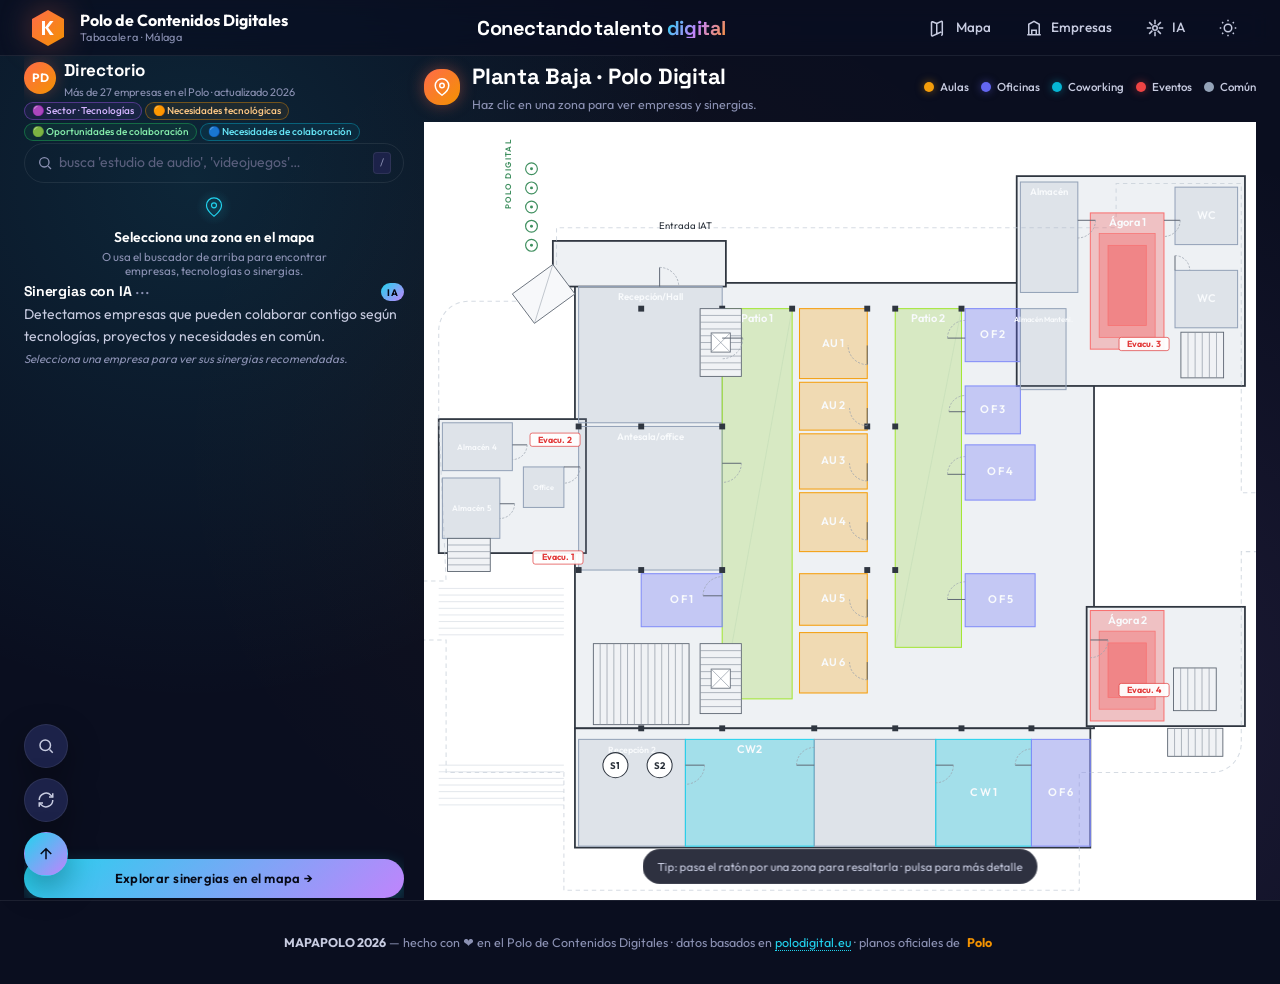
==== commit 41f18588: "Layout compacto sin scroll: todo visible de un vistazo - Reducido tamaño avatar, títulos, espaciados" ====
--- a/index.html
+++ b/index.html
@@ -137,27 +137,7 @@
         <div class="sinergias-body" id="sinergiasBody">
           <p class="sinergias-empty">Selecciona una empresa para ver sus sinergias recomendadas.</p>
         </div>
-        <div class="sinergias-diagram" aria-hidden="true">
-          <svg viewBox="0 0 200 120" width="100%" height="80">
-            <defs>
-              <linearGradient id="hexGrad" x1="0" y1="0" x2="1" y2="1">
-                <stop offset="0%" stop-color="#22d3ee" />
-                <stop offset="100%" stop-color="#c084fc" />
-              </linearGradient>
-            </defs>
-            <line x1="50" y1="60" x2="100" y2="30" stroke="#22d3ee" stroke-width="1.4" stroke-dasharray="3 2" />
-            <line x1="100" y1="30" x2="150" y2="60" stroke="#c084fc" stroke-width="1.4" stroke-dasharray="3 2" />
-            <line x1="50" y1="60" x2="150" y2="60" stroke="#a855f7" stroke-width="1.4" stroke-dasharray="3 2" />
-            <line x1="50" y1="60" x2="100" y2="90" stroke="#c084fc" stroke-width="1.4" stroke-dasharray="3 2" />
-            <line x1="150" y1="60" x2="100" y2="90" stroke="#22d3ee" stroke-width="1.4" stroke-dasharray="3 2" />
-            <polygon points="50,60 30,75 30,90 50,105 70,90 70,75" fill="url(#hexGrad)" opacity="0.85" />
-            <polygon points="150,60 130,75 130,90 150,105 170,90 170,75" fill="url(#hexGrad)" opacity="0.85" />
-            <polygon points="100,30 85,42 85,58 100,70 115,58 115,42" fill="#a855f7" />
-            <polygon points="100,90 85,102 85,118 100,130 115,118 115,102" fill="#a855f7" />
-            <circle cx="50" cy="60" r="6" fill="#fff" /><circle cx="150" cy="60" r="6" fill="#fff" />
-            <circle cx="100" cy="30" r="6" fill="#fff" /><circle cx="100" cy="90" r="6" fill="#fff" />
-          </svg>
-        </div>
+
         <a href="#mapa" class="btn-cta" id="btnVerSinergias">Explorar sinergias en el mapa →</a>
       </article>
     </aside>
@@ -185,7 +165,7 @@
         </div>
         <div class="map-stage" id="mapStage">
           <!-- Capa de líneas de sinergia (debajo del SVG) -->
-          <svg class="synergy-layer" id="synergyLayer" viewBox="0 0 1130 1480" preserveAspectRatio="xMidYMid meet" aria-hidden="true">
+          <svg class="synergy-layer" id="synergyLayer" viewBox="280 510 1130 970" preserveAspectRatio="xMidYMid meet" aria-hidden="true">
             <defs>
               <linearGradient id="synGrad" x1="0" y1="0" x2="1" y2="1">
                 <stop offset="0%" stop-color="#22d3ee" />
--- a/css/estilo.css
+++ b/css/estilo.css
@@ -253,7 +253,7 @@
   height: 100%;
   min-height: 0;
   overflow: hidden;
-  padding: 4px 0;
+  padding: 2px 0;
 }
 
 /* ---------- CARDS base (sin fondo, sin borde) ---------- */
@@ -271,41 +271,41 @@
 
 .card-title {
   font-family: var(--font-display);
-  font-size: 20px;
+  font-size: 17px;
   font-weight: 700;
   letter-spacing: -0.01em;
-  margin-bottom: 2px;
+  margin-bottom: 1px;
 }
 .card-sub {
-  font-size: 12px;
+  font-size: 11px;
   color: var(--text-muted);
-  line-height: 1.4;
+  line-height: 1.3;
 }
 
 /* ---------- Tarjeta Directorio ---------- */
 .card-directorio {
   background: transparent;
   flex-shrink: 0;
-  padding-bottom: 4px;
+  padding-bottom: 2px;
 }
 
 .card-directorio-head {
   display: flex;
   align-items: center;
-  gap: 10px;
-  margin-bottom: 6px;
+  gap: 8px;
+  margin-bottom: 3px;
 }
 
 .avatar {
-  width: 40px;
-  height: 40px;
-  min-width: 40px;
-  min-height: 40px;
+  width: 32px;
+  height: 32px;
+  min-width: 32px;
+  min-height: 32px;
   border-radius: var(--radius-full);
   display: grid;
   place-items: center;
   font-weight: 700;
-  font-size: 14px;
+  font-size: 12px;
   color: #fff;
   flex-shrink: 0;
   background: var(--bg-canvas);
@@ -328,17 +328,17 @@
 .card-tags {
   display: flex;
   flex-wrap: wrap;
-  gap: 5px;
-  min-height: 28px;
+  gap: 3px;
+  min-height: 20px;
   align-items: center;
 }
 
 .tag {
   display: inline-flex;
   align-items: center;
-  gap: 4px;
-  padding: 4px 9px;
-  font-size: 10.5px;
+  gap: 3px;
+  padding: 2px 7px;
+  font-size: 10px;
   font-weight: 500;
   border-radius: var(--radius-full);
   background: rgba(255, 255, 255, 0.04);
@@ -441,7 +441,7 @@
 
 /* ---------- Tarjeta Empresa ---------- */
 .card-empresa {
-  flex: 1;
+  flex: 0 0 auto;
   min-height: 0;
   display: flex;
   flex-direction: column;
@@ -450,70 +450,69 @@
 
 .empresa-empty {
   text-align: center;
-  padding: 8px;
+  padding: 2px;
   display: flex;
   flex-direction: column;
   align-items: center;
-  gap: 6px;
+  gap: 2px;
   justify-content: center;
-  flex: 1;
 }
 .empty-illustration {
-  width: 48px;
-  height: 48px;
+  width: 36px;
+  height: 36px;
   display: grid;
   place-items: center;
   border-radius: var(--radius-full);
   background: radial-gradient(circle, rgba(34, 211, 238, 0.15) 0%, transparent 70%);
   color: var(--neon-cyan);
-  margin-bottom: 2px;
-}
-.empty-illustration svg { width: 28px; height: 28px; }
+  margin-bottom: 0;
+}
+.empty-illustration svg { width: 20px; height: 20px; }
 .empresa-empty-title {
-  font-size: 16px;
+  font-size: 14px;
   font-weight: 600;
   margin: 0;
   color: var(--text-primary);
 }
 .empresa-empty-sub {
-  font-size: 12.5px;
+  font-size: 11.5px;
   color: var(--text-muted);
   margin: 0;
-  line-height: 1.5;
-  max-width: 280px;
+  line-height: 1.3;
+  max-width: 260px;
 }
 
 .empresa-content {
   display: flex;
   flex-direction: column;
-  gap: 6px;
-  flex: 1;
+  gap: 3px;
+  flex: 0 0 auto;
   min-height: 0;
   overflow: hidden;
 }
 .empresa-head {
   display: flex;
   align-items: flex-start;
-  gap: 12px;
+  gap: 8px;
 }
 .empresa-meta { flex: 1; min-width: 0; }
 .empresa-meta h3 {
   font-family: var(--font-display);
-  font-size: 17px;
+  font-size: 15px;
   font-weight: 700;
   letter-spacing: -0.01em;
-  margin: 0 0 4px;
+  margin: 0 0 2px;
   word-break: break-word;
-  line-height: 1.25;
-  min-height: 1.25em;
+  line-height: 1.2;
+  min-height: 1.2em;
 }
 .empresa-meta p {
   display: flex;
   align-items: center;
   gap: 4px;
-  margin: 2px 0;
-  font-size: 12.5px;
-  line-height: 1.3;
+  margin: 1px 0;
+  font-size: 11.5px;
+  line-height: 1.2;
 }
 .icon-btn {
   width: 30px;
@@ -530,22 +529,22 @@
 .icon-btn:hover { background: rgba(255, 255, 255, 0.12); color: var(--text-primary); }
 
 .empresa-desc {
-  font-size: 12.5px;
+  font-size: 11.5px;
   color: var(--text-secondary);
-  line-height: 1.45;
+  line-height: 1.3;
   word-break: break-word;
   overflow-wrap: anywhere;
   margin: 0;
   flex-shrink: 0;
   display: -webkit-box;
-  -webkit-line-clamp: 3;
+  -webkit-line-clamp: 2;
   -webkit-box-orient: vertical;
   overflow: hidden;
 }
 .empresa-tech {
   display: flex;
   flex-wrap: wrap;
-  gap: 4px;
+  gap: 3px;
   align-items: flex-start;
   align-content: flex-start;
   flex-shrink: 0;
@@ -583,13 +582,13 @@
 .sinergias-head {
   display: flex;
   align-items: center;
-  gap: 6px;
-  margin-bottom: 4px;
+  gap: 4px;
+  margin-bottom: 2px;
   flex-shrink: 0;
 }
 .sinergias-head h3 {
   font-family: var(--font-display);
-  font-size: 16px;
+  font-size: 14px;
   font-weight: 700;
   letter-spacing: -0.01em;
   flex: 1;
@@ -597,42 +596,42 @@
 .dots {
   color: var(--text-muted);
   letter-spacing: 2px;
-  font-size: 14px;
+  font-size: 12px;
 }
 .badge-ai {
   display: inline-flex;
   align-items: center;
-  font-size: 10.5px;
+  font-size: 9.5px;
   font-weight: 700;
   letter-spacing: 0.05em;
-  padding: 3px 8px;
+  padding: 2px 6px;
   border-radius: var(--radius-full);
   background: linear-gradient(135deg, var(--neon-cyan), var(--neon-violet));
   color: var(--bg-canvas);
 }
 
 .sinergias-body {
-  margin: 4px 0;
+  margin: 2px 0;
   display: flex;
   flex-direction: column;
-  gap: 6px;
+  gap: 4px;
   flex: 1;
   min-height: 0;
   overflow: hidden;
 }
 .sinergias-empty {
-  font-size: 12.5px;
+  font-size: 11.5px;
   color: var(--text-muted);
   font-style: italic;
 }
 .synergy-card {
   background: transparent;
   border: 1px solid var(--border-soft);
-  border-radius: var(--radius-md);
-  padding: 12px 14px;
+  border-radius: var(--radius-sm);
+  padding: 8px 10px;
   display: flex;
   flex-direction: column;
-  gap: 6px;
+  gap: 4px;
   position: relative;
   overflow: hidden;
   transition: border-color .2s var(--ease), transform .2s var(--ease);
@@ -652,15 +651,15 @@
 .synergy-card-head {
   display: flex;
   align-items: center;
-  gap: 8px;
-  font-size: 13px;
+  gap: 6px;
+  font-size: 12px;
   font-weight: 600;
 }
 .synergy-card-score {
   margin-left: auto;
-  font-size: 11px;
+  font-size: 10px;
   font-weight: 700;
-  padding: 2px 8px;
+  padding: 1px 6px;
   border-radius: var(--radius-full);
   background: rgba(34, 211, 238, 0.12);
   color: var(--neon-cyan);
@@ -669,20 +668,11 @@
 .synergy-card-score.high { background: rgba(74, 222, 128, 0.15); color: var(--neon-green); }
 .synergy-card-score.med { background: rgba(251, 146, 60, 0.15); color: var(--neon-orange); }
 .synergy-card-reason {
-  font-size: 11.5px;
+  font-size: 10.5px;
   color: var(--text-muted);
-  line-height: 1.5;
+  line-height: 1.3;
   word-break: break-word;
   overflow-wrap: anywhere;
-}
-
-.sinergias-diagram {
-  margin-top: 10px;
-  background: transparent;
-  border-radius: var(--radius-md);
-  padding: 8px;
-  border: none;
-  flex-shrink: 0;
 }
 
 .btn-cta {
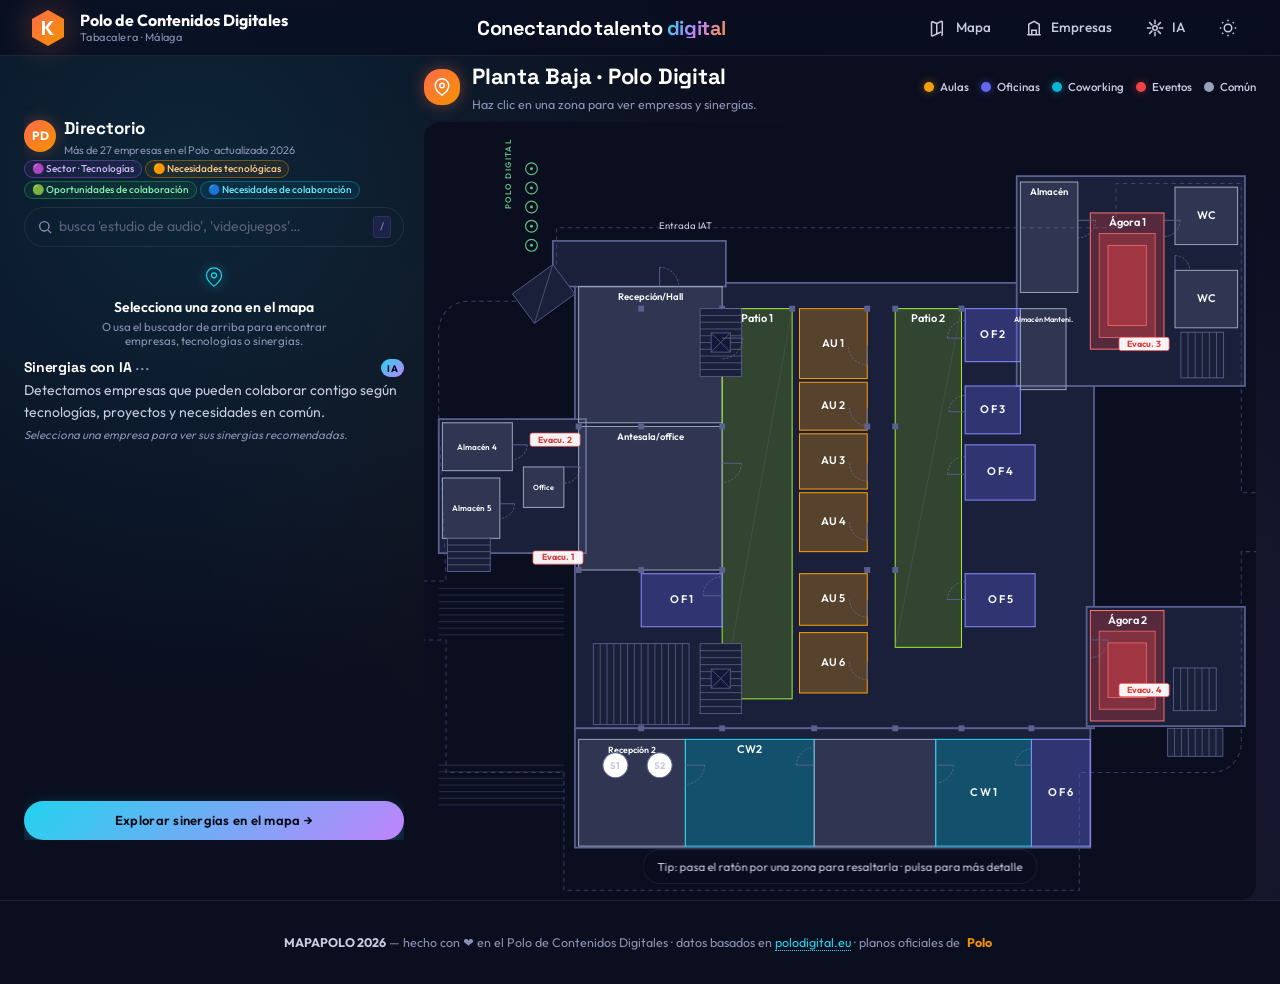
==== commit ef981ec3: "Modo oscuro por defecto + fondo SVG oscuro index.html: data-theme=dark en html tag. SVG: fondo y col" ====
--- a/index.html
+++ b/index.html
@@ -1,5 +1,5 @@
 <!DOCTYPE html>
-<html lang="es">
+<html lang="es" data-theme="dark">
 <head>
   <meta charset="UTF-8" />
   <meta name="viewport" content="width=device-width, initial-scale=1.0" />
--- a/css/estilo.css
+++ b/css/estilo.css
@@ -71,7 +71,9 @@
 }
 
 /* ---------- RESET ---------- */
-*, *::before, *::after {
+*,
+*::before,
+*::after {
   box-sizing: border-box;
   margin: 0;
   padding: 0;
@@ -99,16 +101,51 @@
   background-attachment: fixed;
 }
 
-img, svg { display: block; max-width: 100%; }
-a { color: inherit; text-decoration: none; }
-button { font: inherit; cursor: pointer; background: none; border: none; color: inherit; }
-input { font: inherit; }
-:focus-visible { outline: 2px solid var(--neon-cyan); outline-offset: 2px; border-radius: 4px; }
-[hidden] { display: none !important; }
+img,
+svg {
+  display: block;
+  max-width: 100%;
+}
+
+a {
+  color: inherit;
+  text-decoration: none;
+}
+
+button {
+  font: inherit;
+  cursor: pointer;
+  background: none;
+  border: none;
+  color: inherit;
+}
+
+input {
+  font: inherit;
+}
+
+:focus-visible {
+  outline: 2px solid var(--neon-cyan);
+  outline-offset: 2px;
+  border-radius: 4px;
+}
+
+[hidden] {
+  display: none !important;
+}
 
 /* ---------- TIPOGRAFÍA BASE ---------- */
-.muted { color: var(--text-secondary); font-size: 14px; line-height: 1.55; }
-.muted-sm { color: var(--text-muted); font-size: 12.5px; line-height: 1.5; }
+.muted {
+  color: var(--text-secondary);
+  font-size: 14px;
+  line-height: 1.55;
+}
+
+.muted-sm {
+  color: var(--text-muted);
+  font-size: 12.5px;
+  line-height: 1.5;
+}
 
 /* ============================================================
    HEADER
@@ -148,11 +185,30 @@
   filter: drop-shadow(0 0 16px rgba(255, 107, 74, 0.4));
   transition: transform .3s var(--ease);
 }
-.brand:hover .brand-mark { transform: rotate(60deg) scale(1.05); }
-
-.brand-text { display: flex; flex-direction: column; line-height: 1.1; }
-.brand-title { font-weight: 700; font-size: 16px; color: var(--text-primary); }
-.brand-sub { font-weight: 400; font-size: 11px; color: var(--text-muted); margin-top: 2px; letter-spacing: 0.04em; }
+
+.brand:hover .brand-mark {
+  transform: rotate(60deg) scale(1.05);
+}
+
+.brand-text {
+  display: flex;
+  flex-direction: column;
+  line-height: 1.1;
+}
+
+.brand-title {
+  font-weight: 700;
+  font-size: 16px;
+  color: var(--text-primary);
+}
+
+.brand-sub {
+  font-weight: 400;
+  font-size: 11px;
+  color: var(--text-muted);
+  margin-top: 2px;
+  letter-spacing: 0.04em;
+}
 
 .header-actions {
   display: flex;
@@ -172,13 +228,22 @@
   border: 1px solid transparent;
   transition: all .2s var(--ease);
 }
+
 .header-btn:hover {
   background: rgba(255, 255, 255, 0.06);
   border-color: var(--border-soft);
   color: var(--text-primary);
 }
-.header-btn span { display: none; }
-@media (min-width: 720px) { .header-btn span { display: inline; } }
+
+.header-btn span {
+  display: none;
+}
+
+@media (min-width: 720px) {
+  .header-btn span {
+    display: inline;
+  }
+}
 
 /* ---------- TAGLINE EN HEADER ---------- */
 .hero-tagline {
@@ -193,9 +258,16 @@
   color: var(--text-primary);
   white-space: nowrap;
 }
+
 .hero-tagline .hero-line-1,
-.hero-tagline .hero-line-2 { display: inline; }
-.hero-tagline .hero-line-1::after { content: " "; }
+.hero-tagline .hero-line-2 {
+  display: inline;
+}
+
+.hero-tagline .hero-line-1::after {
+  content: " ";
+}
+
 .accent-text {
   background: linear-gradient(120deg, var(--neon-cyan) 0%, var(--neon-violet) 50%, var(--neon-orange) 100%);
   -webkit-background-clip: text;
@@ -203,11 +275,17 @@
   color: transparent;
   display: inline-block;
 }
+
 @media (min-width: 900px) {
-  .hero-tagline { display: inline-flex; }
-}
+  .hero-tagline {
+    display: inline-flex;
+  }
+}
+
 @media (max-width: 899px) {
-  .hero-tagline { display: none; }
+  .hero-tagline {
+    display: none;
+  }
 }
 
 /* ============================================================
@@ -231,11 +309,13 @@
     min-height: calc(100vh - var(--header-h));
     overflow-y: auto;
   }
+
   .side-panel {
     position: static !important;
     max-height: none !important;
     overflow-y: visible !important;
   }
+
   body {
     overflow-y: auto;
     height: auto;
@@ -249,11 +329,11 @@
 .side-panel {
   display: flex;
   flex-direction: column;
-  gap: 0;
+  gap: 6px;
   height: 100%;
   min-height: 0;
   overflow: hidden;
-  padding: 2px 0;
+  padding: 60px 0;
 }
 
 /* ---------- CARDS base (sin fondo, sin borde) ---------- */
@@ -266,8 +346,14 @@
   overflow: visible;
   flex-shrink: 0;
 }
-.card::before { content: none; }
-.card:hover { border: none; }
+
+.card::before {
+  content: none;
+}
+
+.card:hover {
+  border: none;
+}
 
 .card-title {
   font-family: var(--font-display);
@@ -276,6 +362,7 @@
   letter-spacing: -0.01em;
   margin-bottom: 1px;
 }
+
 .card-sub {
   font-size: 11px;
   color: var(--text-muted);
@@ -350,19 +437,41 @@
   overflow: hidden;
   text-overflow: ellipsis;
 }
-.tag-violet { border-color: rgba(168, 85, 247, 0.4); color: #d4b4ff; background: rgba(168, 85, 247, 0.08); }
-.tag-orange { border-color: rgba(243, 146, 0, 0.4); color: #ffc985; background: rgba(243, 146, 0, 0.08); }
-.tag-green { border-color: rgba(34, 197, 94, 0.4); color: #86efac; background: rgba(34, 197, 94, 0.08); }
-.tag-cyan { border-color: rgba(6, 182, 212, 0.4); color: #67e8f9; background: rgba(6, 182, 212, 0.08); }
+
+.tag-violet {
+  border-color: rgba(168, 85, 247, 0.4);
+  color: #d4b4ff;
+  background: rgba(168, 85, 247, 0.08);
+}
+
+.tag-orange {
+  border-color: rgba(243, 146, 0, 0.4);
+  color: #ffc985;
+  background: rgba(243, 146, 0, 0.08);
+}
+
+.tag-green {
+  border-color: rgba(34, 197, 94, 0.4);
+  color: #86efac;
+  background: rgba(34, 197, 94, 0.08);
+}
+
+.tag-cyan {
+  border-color: rgba(6, 182, 212, 0.4);
+  color: #67e8f9;
+  background: rgba(6, 182, 212, 0.08);
+}
 
 /* ---------- Tarjeta Buscador (siempre visible) ---------- */
 .card-search {
   padding: 0 0 4px;
   flex-shrink: 0;
 }
+
 .card-search .search-mini {
   margin: 0;
 }
+
 .search-mini {
   display: flex;
   align-items: center;
@@ -373,11 +482,17 @@
   border-radius: var(--radius-full);
   transition: border-color .2s var(--ease), box-shadow .2s var(--ease);
 }
+
 .search-mini:focus-within {
   border-color: var(--neon-cyan);
   box-shadow: 0 0 0 3px rgba(34, 211, 238, 0.15);
 }
-.search-mini svg { color: var(--text-muted); flex-shrink: 0; }
+
+.search-mini svg {
+  color: var(--text-muted);
+  flex-shrink: 0;
+}
+
 .search-mini input {
   flex: 1;
   background: none;
@@ -387,7 +502,11 @@
   outline: none;
   min-width: 0;
 }
-.search-mini input::placeholder { color: var(--text-faint); }
+
+.search-mini input::placeholder {
+  color: var(--text-faint);
+}
+
 .search-mini kbd {
   font-family: var(--font-sans);
   font-size: 10.5px;
@@ -415,9 +534,11 @@
   z-index: 50;
   box-shadow: var(--shadow-lg);
 }
+
 .card-search {
   position: relative;
 }
+
 .search-suggestions li {
   padding: 10px 14px;
   font-size: 13px;
@@ -428,10 +549,16 @@
   gap: 10px;
   transition: background .15s var(--ease);
 }
-.search-suggestions li:last-child { border-bottom: none; }
-.search-suggestions li:hover, .search-suggestions li.active {
+
+.search-suggestions li:last-child {
+  border-bottom: none;
+}
+
+.search-suggestions li:hover,
+.search-suggestions li.active {
   background: var(--bg-elevated);
 }
+
 .search-suggestions li .sug-score {
   margin-left: auto;
   font-size: 11px;
@@ -457,6 +584,7 @@
   gap: 2px;
   justify-content: center;
 }
+
 .empty-illustration {
   width: 36px;
   height: 36px;
@@ -467,13 +595,19 @@
   color: var(--neon-cyan);
   margin-bottom: 0;
 }
-.empty-illustration svg { width: 20px; height: 20px; }
+
+.empty-illustration svg {
+  width: 20px;
+  height: 20px;
+}
+
 .empresa-empty-title {
   font-size: 14px;
   font-weight: 600;
   margin: 0;
   color: var(--text-primary);
 }
+
 .empresa-empty-sub {
   font-size: 11.5px;
   color: var(--text-muted);
@@ -490,12 +624,18 @@
   min-height: 0;
   overflow: hidden;
 }
+
 .empresa-head {
   display: flex;
   align-items: flex-start;
   gap: 8px;
 }
-.empresa-meta { flex: 1; min-width: 0; }
+
+.empresa-meta {
+  flex: 1;
+  min-width: 0;
+}
+
 .empresa-meta h3 {
   font-family: var(--font-display);
   font-size: 15px;
@@ -506,6 +646,7 @@
   line-height: 1.2;
   min-height: 1.2em;
 }
+
 .empresa-meta p {
   display: flex;
   align-items: center;
@@ -514,6 +655,7 @@
   font-size: 11.5px;
   line-height: 1.2;
 }
+
 .icon-btn {
   width: 30px;
   height: 30px;
@@ -526,7 +668,11 @@
   flex-shrink: 0;
   transition: background .2s var(--ease), color .2s var(--ease);
 }
-.icon-btn:hover { background: rgba(255, 255, 255, 0.12); color: var(--text-primary); }
+
+.icon-btn:hover {
+  background: rgba(255, 255, 255, 0.12);
+  color: var(--text-primary);
+}
 
 .empresa-desc {
   font-size: 11.5px;
@@ -541,6 +687,7 @@
   -webkit-box-orient: vertical;
   overflow: hidden;
 }
+
 .empresa-tech {
   display: flex;
   flex-wrap: wrap;
@@ -550,6 +697,7 @@
   flex-shrink: 0;
   min-height: 0;
 }
+
 .empresa-web {
   align-self: flex-start;
   display: inline-flex;
@@ -564,6 +712,7 @@
   background: rgba(34, 211, 238, 0.06);
   transition: background .2s var(--ease), border-color .2s var(--ease);
 }
+
 .empresa-web:hover {
   background: rgba(34, 211, 238, 0.15);
   border-color: var(--neon-cyan);
@@ -586,6 +735,7 @@
   margin-bottom: 2px;
   flex-shrink: 0;
 }
+
 .sinergias-head h3 {
   font-family: var(--font-display);
   font-size: 14px;
@@ -593,11 +743,13 @@
   letter-spacing: -0.01em;
   flex: 1;
 }
+
 .dots {
   color: var(--text-muted);
   letter-spacing: 2px;
   font-size: 12px;
 }
+
 .badge-ai {
   display: inline-flex;
   align-items: center;
@@ -619,11 +771,13 @@
   min-height: 0;
   overflow: hidden;
 }
+
 .sinergias-empty {
   font-size: 11.5px;
   color: var(--text-muted);
   font-style: italic;
 }
+
 .synergy-card {
   background: transparent;
   border: 1px solid var(--border-soft);
@@ -637,17 +791,22 @@
   transition: border-color .2s var(--ease), transform .2s var(--ease);
   cursor: pointer;
 }
+
 .synergy-card::before {
   content: "";
   position: absolute;
-  left: 0; top: 0; bottom: 0;
+  left: 0;
+  top: 0;
+  bottom: 0;
   width: 3px;
   background: linear-gradient(180deg, var(--neon-cyan), var(--neon-violet));
 }
+
 .synergy-card:hover {
   border-color: var(--neon-cyan);
   transform: translateX(2px);
 }
+
 .synergy-card-head {
   display: flex;
   align-items: center;
@@ -655,6 +814,7 @@
   font-size: 12px;
   font-weight: 600;
 }
+
 .synergy-card-score {
   margin-left: auto;
   font-size: 10px;
@@ -665,8 +825,17 @@
   color: var(--neon-cyan);
   font-family: var(--font-display);
 }
-.synergy-card-score.high { background: rgba(74, 222, 128, 0.15); color: var(--neon-green); }
-.synergy-card-score.med { background: rgba(251, 146, 60, 0.15); color: var(--neon-orange); }
+
+.synergy-card-score.high {
+  background: rgba(74, 222, 128, 0.15);
+  color: var(--neon-green);
+}
+
+.synergy-card-score.med {
+  background: rgba(251, 146, 60, 0.15);
+  color: var(--neon-orange);
+}
+
 .synergy-card-reason {
   font-size: 10.5px;
   color: var(--text-muted);
@@ -692,6 +861,7 @@
   box-shadow: 0 6px 18px rgba(34, 211, 238, 0.3);
   flex-shrink: 0;
 }
+
 .btn-cta:hover {
   transform: translateY(-2px);
   box-shadow: 0 10px 28px rgba(34, 211, 238, 0.45);
@@ -718,7 +888,10 @@
   display: flex;
   flex-direction: column;
 }
-.map-card::before { content: none; }
+
+.map-card::before {
+  content: none;
+}
 
 .map-card-head {
   display: flex;
@@ -745,6 +918,7 @@
   color: #fff;
   box-shadow: 0 0 16px rgba(255, 107, 74, 0.4);
 }
+
 .map-card-title h2 {
   font-family: var(--font-display);
   font-size: 22px;
@@ -759,6 +933,7 @@
   gap: 12px;
   align-items: center;
 }
+
 .legend-item {
   display: inline-flex;
   align-items: center;
@@ -767,17 +942,37 @@
   color: var(--text-secondary);
   font-weight: 500;
 }
+
 .legend-item .dot {
   width: 10px;
   height: 10px;
   border-radius: var(--radius-full);
   display: inline-block;
 }
-.dot-aulas { background: var(--zone-amber); box-shadow: 0 0 8px rgba(245, 158, 11, 0.5); }
-.dot-oficinas { background: var(--zone-indigo); box-shadow: 0 0 8px rgba(99, 102, 241, 0.5); }
-.dot-coworking { background: var(--zone-cyan); box-shadow: 0 0 8px rgba(6, 182, 212, 0.5); }
-.dot-eventos { background: var(--zone-red); box-shadow: 0 0 8px rgba(239, 68, 68, 0.5); }
-.dot-comun { background: var(--zone-slate); }
+
+.dot-aulas {
+  background: var(--zone-amber);
+  box-shadow: 0 0 8px rgba(245, 158, 11, 0.5);
+}
+
+.dot-oficinas {
+  background: var(--zone-indigo);
+  box-shadow: 0 0 8px rgba(99, 102, 241, 0.5);
+}
+
+.dot-coworking {
+  background: var(--zone-cyan);
+  box-shadow: 0 0 8px rgba(6, 182, 212, 0.5);
+}
+
+.dot-eventos {
+  background: var(--zone-red);
+  box-shadow: 0 0 8px rgba(239, 68, 68, 0.5);
+}
+
+.dot-comun {
+  background: var(--zone-slate);
+}
 
 /* ---------- Stage del mapa ---------- */
 .map-stage {
@@ -828,9 +1023,13 @@
   height: 100%;
   display: block;
   filter: none;
-}
+  background: #0a0e1f;
+  border-radius: var(--radius-md);
+}
+
 :root[data-theme="light"] .svg-host svg {
   filter: none;
+  background: #f4f6f9;
 }
 
 /* ---------- Zonas interactivas dentro del SVG ---------- */
@@ -840,22 +1039,40 @@
   transform-origin: center;
   transform-box: fill-box;
 }
+
 .svg-host svg [data-space]:hover {
   filter: brightness(1.2) drop-shadow(0 0 14px rgba(34, 211, 238, 0.7));
 }
+
 .svg-host svg [data-space].is-active {
   filter: brightness(1.3) drop-shadow(0 0 18px var(--neon-cyan));
 }
+
 .svg-host svg [data-space].is-highlight {
   filter: brightness(1.15) drop-shadow(0 0 10px rgba(255, 200, 69, 0.7));
   animation: pulse-highlight 1.6s ease-in-out infinite;
 }
+
 @keyframes pulse-highlight {
-  0%, 100% { filter: brightness(1.15) drop-shadow(0 0 10px rgba(255, 200, 69, 0.7)); }
-  50% { filter: brightness(1.45) drop-shadow(0 0 18px rgba(255, 200, 69, 0.95)); }
-}
-.svg-host svg [data-space] text { pointer-events: none; user-select: none; }
-.svg-host svg [data-space].is-dim { opacity: 0.3; }
+
+  0%,
+  100% {
+    filter: brightness(1.15) drop-shadow(0 0 10px rgba(255, 200, 69, 0.7));
+  }
+
+  50% {
+    filter: brightness(1.45) drop-shadow(0 0 18px rgba(255, 200, 69, 0.95));
+  }
+}
+
+.svg-host svg [data-space] text {
+  pointer-events: none;
+  user-select: none;
+}
+
+.svg-host svg [data-space].is-dim {
+  opacity: 0.3;
+}
 
 /* ---------- Color por categoría (sobrescribe el fill base del SVG) ---------- */
 /* AULAS — amber */
@@ -864,19 +1081,30 @@
 .svg-host svg #au3 rect,
 .svg-host svg #au4 rect,
 .svg-host svg #au5 rect,
-.svg-host svg #au6 rect { fill: rgba(245, 158, 11, 0.28) !important; stroke: #f59e0b !important; }
+.svg-host svg #au6 rect {
+  fill: rgba(245, 158, 11, 0.28) !important;
+  stroke: #f59e0b !important;
+}
+
 .svg-host svg #au1:hover rect,
 .svg-host svg #au2:hover rect,
 .svg-host svg #au3:hover rect,
 .svg-host svg #au4:hover rect,
 .svg-host svg #au5:hover rect,
-.svg-host svg #au6:hover rect { fill: rgba(245, 158, 11, 0.45) !important; }
+.svg-host svg #au6:hover rect {
+  fill: rgba(245, 158, 11, 0.45) !important;
+}
+
 .svg-host svg #au1.is-active rect,
 .svg-host svg #au2.is-active rect,
 .svg-host svg #au3.is-active rect,
 .svg-host svg #au4.is-active rect,
 .svg-host svg #au5.is-active rect,
-.svg-host svg #au6.is-active rect { fill: rgba(245, 158, 11, 0.6) !important; stroke: #fbbf24 !important; stroke-width: 2.5 !important; }
+.svg-host svg #au6.is-active rect {
+  fill: rgba(245, 158, 11, 0.6) !important;
+  stroke: #fbbf24 !important;
+  stroke-width: 2.5 !important;
+}
 
 /* OFICINAS — indigo */
 .svg-host svg #of1 rect,
@@ -884,42 +1112,86 @@
 .svg-host svg #of3 rect,
 .svg-host svg #of4 rect,
 .svg-host svg #of5 rect,
-.svg-host svg #of6 rect { fill: rgba(99, 102, 241, 0.3) !important; stroke: #818cf8 !important; }
+.svg-host svg #of6 rect {
+  fill: rgba(99, 102, 241, 0.3) !important;
+  stroke: #818cf8 !important;
+}
+
 .svg-host svg #of1:hover rect,
 .svg-host svg #of2:hover rect,
 .svg-host svg #of3:hover rect,
 .svg-host svg #of4:hover rect,
 .svg-host svg #of5:hover rect,
-.svg-host svg #of6:hover rect { fill: rgba(99, 102, 241, 0.5) !important; }
+.svg-host svg #of6:hover rect {
+  fill: rgba(99, 102, 241, 0.5) !important;
+}
+
 .svg-host svg #of1.is-active rect,
 .svg-host svg #of2.is-active rect,
 .svg-host svg #of3.is-active rect,
 .svg-host svg #of4.is-active rect,
 .svg-host svg #of5.is-active rect,
-.svg-host svg #of6.is-active rect { fill: rgba(99, 102, 241, 0.65) !important; stroke: #a5b4fc !important; stroke-width: 2.5 !important; }
+.svg-host svg #of6.is-active rect {
+  fill: rgba(99, 102, 241, 0.65) !important;
+  stroke: #a5b4fc !important;
+  stroke-width: 2.5 !important;
+}
 
 /* COWORKING — cyan */
 .svg-host svg #cw1 rect,
-.svg-host svg #cw2 rect { fill: rgba(6, 182, 212, 0.32) !important; stroke: #22d3ee !important; }
+.svg-host svg #cw2 rect {
+  fill: rgba(6, 182, 212, 0.32) !important;
+  stroke: #22d3ee !important;
+}
+
 .svg-host svg #cw1:hover rect,
-.svg-host svg #cw2:hover rect { fill: rgba(6, 182, 212, 0.5) !important; }
+.svg-host svg #cw2:hover rect {
+  fill: rgba(6, 182, 212, 0.5) !important;
+}
+
 .svg-host svg #cw1.is-active rect,
-.svg-host svg #cw2.is-active rect { fill: rgba(6, 182, 212, 0.65) !important; stroke: #67e8f9 !important; stroke-width: 2.5 !important; }
+.svg-host svg #cw2.is-active rect {
+  fill: rgba(6, 182, 212, 0.65) !important;
+  stroke: #67e8f9 !important;
+  stroke-width: 2.5 !important;
+}
 
 /* EVENTOS / ÁGORAS / PATIOS — red / orange */
 .svg-host svg #agora1 rect,
-.svg-host svg #agora2 rect { fill: rgba(239, 68, 68, 0.28) !important; stroke: #f87171 !important; }
+.svg-host svg #agora2 rect {
+  fill: rgba(239, 68, 68, 0.28) !important;
+  stroke: #f87171 !important;
+}
+
 .svg-host svg #agora1:hover rect,
-.svg-host svg #agora2:hover rect { fill: rgba(239, 68, 68, 0.45) !important; }
+.svg-host svg #agora2:hover rect {
+  fill: rgba(239, 68, 68, 0.45) !important;
+}
+
 .svg-host svg #agora1.is-active rect,
-.svg-host svg #agora2.is-active rect { fill: rgba(239, 68, 68, 0.6) !important; stroke: #fca5a5 !important; stroke-width: 2.5 !important; }
+.svg-host svg #agora2.is-active rect {
+  fill: rgba(239, 68, 68, 0.6) !important;
+  stroke: #fca5a5 !important;
+  stroke-width: 2.5 !important;
+}
 
 .svg-host svg #patio1 rect,
-.svg-host svg #patio2 rect { fill: rgba(132, 204, 22, 0.22) !important; stroke: #a3e635 !important; }
+.svg-host svg #patio2 rect {
+  fill: rgba(132, 204, 22, 0.22) !important;
+  stroke: #a3e635 !important;
+}
+
 .svg-host svg #patio1:hover rect,
-.svg-host svg #patio2:hover rect { fill: rgba(132, 204, 22, 0.4) !important; }
+.svg-host svg #patio2:hover rect {
+  fill: rgba(132, 204, 22, 0.4) !important;
+}
+
 .svg-host svg #patio1.is-active rect,
-.svg-host svg #patio2.is-active rect { fill: rgba(132, 204, 22, 0.55) !important; stroke: #bef264 !important; stroke-width: 2.5 !important; }
+.svg-host svg #patio2.is-active rect {
+  fill: rgba(132, 204, 22, 0.55) !important;
+  stroke: #bef264 !important;
+  stroke-width: 2.5 !important;
+}
 
 /* COMUNES — slate neutro */
 .svg-host svg #hall rect,
@@ -932,7 +1204,11 @@
 .svg-host svg #almacen5 rect,
 .svg-host svg #alm_mant rect,
 .svg-host svg #office rect,
-.svg-host svg #mid1 rect { fill: rgba(148, 163, 184, 0.18) !important; stroke: #94a3b8 !important; }
+.svg-host svg #mid1 rect {
+  fill: rgba(148, 163, 184, 0.18) !important;
+  stroke: #94a3b8 !important;
+}
+
 .svg-host svg #hall:hover rect,
 .svg-host svg #recepcion2:hover rect,
 .svg-host svg #antesala:hover rect,
@@ -943,7 +1219,10 @@
 .svg-host svg #almacen5:hover rect,
 .svg-host svg #alm_mant:hover rect,
 .svg-host svg #office:hover rect,
-.svg-host svg #mid1:hover rect { fill: rgba(148, 163, 184, 0.3) !important; }
+.svg-host svg #mid1:hover rect {
+  fill: rgba(148, 163, 184, 0.3) !important;
+}
+
 .svg-host svg #hall.is-active rect,
 .svg-host svg #recepcion2.is-active rect,
 .svg-host svg #antesala.is-active rect,
@@ -954,11 +1233,21 @@
 .svg-host svg #almacen5.is-active rect,
 .svg-host svg #alm_mant.is-active rect,
 .svg-host svg #office.is-active rect,
-.svg-host svg #mid1.is-active rect { fill: rgba(148, 163, 184, 0.4) !important; stroke: #cbd5e1 !important; stroke-width: 2.5 !important; }
+.svg-host svg #mid1.is-active rect {
+  fill: rgba(148, 163, 184, 0.4) !important;
+  stroke: #cbd5e1 !important;
+  stroke-width: 2.5 !important;
+}
 
 /* Labels de texto dentro del SVG — más legibles sobre fondos coloridos */
-.svg-host svg [data-space] text { fill: #f8fafc !important; font-weight: 600 !important; }
-.svg-host svg [data-space].is-active text { fill: #ffffff !important; }
+.svg-host svg [data-space] text {
+  fill: #f8fafc !important;
+  font-weight: 600 !important;
+}
+
+.svg-host svg [data-space].is-active text {
+  fill: #ffffff !important;
+}
 
 /* ---------- Líneas de sinergia ---------- */
 .synergy-line {
@@ -970,18 +1259,37 @@
   animation: line-fade .6s var(--ease) forwards, line-flow 6s linear infinite;
   filter: drop-shadow(0 0 4px rgba(34, 211, 238, 0.6));
 }
-@keyframes line-fade { to { opacity: 0.85; } }
+
+@keyframes line-fade {
+  to {
+    opacity: 0.85;
+  }
+}
+
 @keyframes line-flow {
-  to { stroke-dashoffset: -100; }
-}
+  to {
+    stroke-dashoffset: -100;
+  }
+}
+
 .synergy-node {
   fill: var(--neon-cyan);
   filter: drop-shadow(0 0 6px var(--neon-cyan));
   animation: node-pulse 1.8s ease-in-out infinite;
 }
+
 @keyframes node-pulse {
-  0%, 100% { transform: scale(1); opacity: 1; }
-  50% { transform: scale(1.5); opacity: 0.6; }
+
+  0%,
+  100% {
+    transform: scale(1);
+    opacity: 1;
+  }
+
+  50% {
+    transform: scale(1.5);
+    opacity: 0.6;
+  }
 }
 
 /* ---------- Tooltip y hint ---------- */
@@ -1000,7 +1308,10 @@
   z-index: 3;
   white-space: nowrap;
 }
-.map-hint.hidden { display: none; }
+
+.map-hint.hidden {
+  display: none;
+}
 
 .tooltip {
   position: absolute;
@@ -1017,8 +1328,17 @@
   white-space: nowrap;
   max-width: 280px;
 }
-.tooltip-title { font-weight: 700; margin-bottom: 2px; }
-.tooltip-sub { font-size: 11px; color: var(--text-muted); }
+
+.tooltip-title {
+  font-weight: 700;
+  margin-bottom: 2px;
+}
+
+.tooltip-sub {
+  font-size: 11px;
+  color: var(--text-muted);
+}
+
 .tooltip-count {
   display: inline-block;
   margin-top: 4px;
@@ -1029,6 +1349,7 @@
   font-size: 10.5px;
   font-weight: 600;
 }
+
 .tooltip::after {
   content: "";
   position: absolute;
@@ -1056,6 +1377,7 @@
   position: relative;
   overflow: hidden;
 }
+
 .mobile-preview::before {
   content: "";
   position: absolute;
@@ -1128,6 +1450,7 @@
   padding: 0 4px 6px;
   border-bottom: 1px solid rgba(255, 255, 255, 0.1);
 }
+
 .mobile-pill {
   background: rgba(255, 255, 255, 0.15);
   color: #fff;
@@ -1154,12 +1477,30 @@
   border-radius: var(--radius-full);
   flex-shrink: 0;
 }
-.mobile-dot-red { background: var(--zone-red); }
-.mobile-dot-violet { background: var(--zone-violet); }
-.mobile-dot-green { background: var(--zone-green); }
-.mobile-dot-amber { background: var(--zone-amber); }
-.mobile-dot-cyan { background: var(--zone-cyan); }
-.mobile-dot-magenta { background: var(--zone-magenta); }
+
+.mobile-dot-red {
+  background: var(--zone-red);
+}
+
+.mobile-dot-violet {
+  background: var(--zone-violet);
+}
+
+.mobile-dot-green {
+  background: var(--zone-green);
+}
+
+.mobile-dot-amber {
+  background: var(--zone-amber);
+}
+
+.mobile-dot-cyan {
+  background: var(--zone-cyan);
+}
+
+.mobile-dot-magenta {
+  background: var(--zone-magenta);
+}
 
 .mobile-caption {
   font-size: 13px;
@@ -1167,14 +1508,27 @@
   line-height: 1.5;
   max-width: 320px;
 }
-.mobile-caption strong { color: var(--neon-cyan); }
+
+.mobile-caption strong {
+  color: var(--neon-cyan);
+}
 
 @media (max-width: 700px) {
-  .mobile-preview { flex-direction: column; align-items: center; text-align: center; }
-  .mobile-caption { max-width: none; }
-}
+  .mobile-preview {
+    flex-direction: column;
+    align-items: center;
+    text-align: center;
+  }
+
+  .mobile-caption {
+    max-width: none;
+  }
+}
+
 @media (min-width: 1101px) {
-  .mobile-preview { display: none; }
+  .mobile-preview {
+    display: none;
+  }
 }
 
 /* ============================================================
@@ -1190,6 +1544,7 @@
   gap: 10px;
   pointer-events: none;
 }
+
 .toast {
   background: var(--bg-elevated);
   border: 1px solid var(--border-strong);
@@ -1206,16 +1561,40 @@
   pointer-events: auto;
   animation: toast-in .3s var(--ease-bounce);
 }
-.toast-icon { font-size: 18px; }
-.toast.success { border-color: var(--neon-green); }
-.toast.info { border-color: var(--neon-cyan); }
-.toast.warn { border-color: var(--neon-orange); }
+
+.toast-icon {
+  font-size: 18px;
+}
+
+.toast.success {
+  border-color: var(--neon-green);
+}
+
+.toast.info {
+  border-color: var(--neon-cyan);
+}
+
+.toast.warn {
+  border-color: var(--neon-orange);
+}
+
 @keyframes toast-in {
-  from { transform: translateX(20px); opacity: 0; }
-  to { transform: translateX(0); opacity: 1; }
-}
+  from {
+    transform: translateX(20px);
+    opacity: 0;
+  }
+
+  to {
+    transform: translateX(0);
+    opacity: 1;
+  }
+}
+
 @keyframes toast-out {
-  to { transform: translateX(20px); opacity: 0; }
+  to {
+    transform: translateX(20px);
+    opacity: 0;
+  }
 }
 
 /* ============================================================
@@ -1226,7 +1605,7 @@
   bottom: 24px;
   left: 24px;
   z-index: 90;
-  display: flex;
+  display: none;
   flex-direction: column;
   gap: 10px;
 }
@@ -1243,17 +1622,20 @@
   box-shadow: var(--shadow-md);
   transition: transform .2s var(--ease), background .2s var(--ease), color .2s var(--ease);
 }
+
 .fab:hover {
   background: var(--bg-canvas);
   border-color: var(--neon-cyan);
   color: var(--neon-cyan);
   transform: translateY(-2px);
 }
+
 .fab-primary {
   background: linear-gradient(135deg, var(--neon-cyan), var(--neon-violet));
   border-color: transparent;
   color: var(--bg-canvas);
 }
+
 .fab-primary:hover {
   color: var(--bg-canvas);
   filter: brightness(1.1);
@@ -1269,12 +1651,17 @@
   color: var(--text-muted);
   font-size: 12.5px;
 }
+
 .site-footer a {
   color: var(--neon-cyan);
   text-decoration: none;
   border-bottom: 1px dotted var(--neon-cyan);
 }
-.site-footer strong { color: var(--text-secondary); }
+
+.site-footer strong {
+  color: var(--text-secondary);
+}
+
 .footer-polo {
   display: inline-block;
   padding: 0 4px;
@@ -1285,15 +1672,46 @@
 /* ============================================================
    UTILIDADES
    ============================================================ */
-.hidden { display: none !important; }
+.hidden {
+  display: none !important;
+}
+
 @media (max-width: 640px) {
-  body { overflow-y: auto; height: auto; min-height: 100vh; }
-  .layout { padding: 0 16px; gap: 12px; height: auto; min-height: auto; }
-  .map-card { padding: 0; }
-  .map-card-legend { gap: 8px; }
-  .legend-item { font-size: 10.5px; }
-  .fab-group { left: 12px; bottom: 12px; }
-  .toast-container { right: 12px; bottom: 12px; }
+  body {
+    overflow-y: auto;
+    height: auto;
+    min-height: 100vh;
+  }
+
+  .layout {
+    padding: 0 16px;
+    gap: 12px;
+    height: auto;
+    min-height: auto;
+  }
+
+  .map-card {
+    padding: 0;
+  }
+
+  .map-card-legend {
+    gap: 8px;
+  }
+
+  .legend-item {
+    font-size: 10.5px;
+  }
+
+  .fab-group {
+    display: flex;
+    left: 12px;
+    bottom: 12px;
+  }
+
+  .toast-container {
+    right: 12px;
+    bottom: 12px;
+  }
 }
 
 /* ============================================================
@@ -1335,10 +1753,14 @@
   border-bottom-color: rgba(15, 23, 42, 0.08);
 }
 
-:root[data-theme="light"] .brand-title { color: var(--text-primary); }
+:root[data-theme="light"] .brand-title {
+  color: var(--text-primary);
+}
+
 :root[data-theme="light"] .header-btn {
   color: var(--text-secondary);
 }
+
 :root[data-theme="light"] .header-btn:hover {
   background: rgba(15, 23, 42, 0.06);
   color: var(--text-primary);
@@ -1347,6 +1769,7 @@
 :root[data-theme="light"] .card {
   background: transparent;
 }
+
 :root[data-theme="light"] .card:hover {
   background: transparent;
 }
@@ -1362,42 +1785,97 @@
 :root[data-theme="light"] .card-title,
 :root[data-theme="light"] .empresa-meta h3,
 :root[data-theme="light"] .sinergias-head h3,
-:root[data-theme="light"] .map-card-title h2 { color: var(--text-primary); }
+:root[data-theme="light"] .map-card-title h2 {
+  color: var(--text-primary);
+}
 
 :root[data-theme="light"] .muted,
-:root[data-theme="light"] .empresa-desc { color: var(--text-secondary); }
+:root[data-theme="light"] .empresa-desc {
+  color: var(--text-secondary);
+}
 
 :root[data-theme="light"] .muted-sm,
-:root[data-theme="light"] .empresa-empty-sub { color: var(--text-muted); }
+:root[data-theme="light"] .empresa-empty-sub {
+  color: var(--text-muted);
+}
 
 :root[data-theme="light"] .avatar-soft {
   background: #f1f5f9;
   color: var(--brand-orange);
   border-color: rgba(15, 23, 42, 0.1);
 }
+
 :root[data-theme="light"] .avatar-orange {
   background: linear-gradient(135deg, var(--brand-coral), var(--brand-orange));
   border-color: transparent;
   box-shadow: 0 4px 12px rgba(255, 107, 74, 0.3);
 }
 
-:root[data-theme="light"] .tag { background: rgba(15, 23, 42, 0.05); color: var(--text-secondary); }
-:root[data-theme="light"] .tag-violet { color: #6d28d9; background: rgba(168, 85, 247, 0.12); }
-:root[data-theme="light"] .tag-orange { color: #c2410c; background: rgba(243, 146, 0, 0.14); }
-:root[data-theme="light"] .tag-green { color: #15803d; background: rgba(34, 197, 94, 0.14); }
-:root[data-theme="light"] .tag-cyan { color: #0e7490; background: rgba(6, 182, 212, 0.14); }
+:root[data-theme="light"] .tag {
+  background: rgba(15, 23, 42, 0.05);
+  color: var(--text-secondary);
+}
+
+:root[data-theme="light"] .tag-violet {
+  color: #6d28d9;
+  background: rgba(168, 85, 247, 0.12);
+}
+
+:root[data-theme="light"] .tag-orange {
+  color: #c2410c;
+  background: rgba(243, 146, 0, 0.14);
+}
+
+:root[data-theme="light"] .tag-green {
+  color: #15803d;
+  background: rgba(34, 197, 94, 0.14);
+}
+
+:root[data-theme="light"] .tag-cyan {
+  color: #0e7490;
+  background: rgba(6, 182, 212, 0.14);
+}
 
 :root[data-theme="light"] .search-mini,
 :root[data-theme="light"] .search-suggestions,
-:root[data-theme="light"] .synergy-card { background: var(--bg-canvas); border-color: rgba(15, 23, 42, 0.1); }
-:root[data-theme="light"] .search-mini { background: transparent; border-color: rgba(15, 23, 42, 0.12); }
-:root[data-theme="light"] .search-mini input { color: var(--text-primary); }
-:root[data-theme="light"] .search-mini input::placeholder { color: var(--text-faint); }
-:root[data-theme="light"] .search-mini kbd { background: #e2e8f0; color: var(--text-muted); border-color: rgba(15, 23, 42, 0.1); }
-:root[data-theme="light"] .search-suggestions li:hover, :root[data-theme="light"] .search-suggestions li.active { background: #f1f5f9; }
-
-:root[data-theme="light"] .icon-btn { background: rgba(15, 23, 42, 0.06); color: var(--text-secondary); }
-:root[data-theme="light"] .icon-btn:hover { background: rgba(15, 23, 42, 0.12); color: var(--text-primary); }
+:root[data-theme="light"] .synergy-card {
+  background: var(--bg-canvas);
+  border-color: rgba(15, 23, 42, 0.1);
+}
+
+:root[data-theme="light"] .search-mini {
+  background: transparent;
+  border-color: rgba(15, 23, 42, 0.12);
+}
+
+:root[data-theme="light"] .search-mini input {
+  color: var(--text-primary);
+}
+
+:root[data-theme="light"] .search-mini input::placeholder {
+  color: var(--text-faint);
+}
+
+:root[data-theme="light"] .search-mini kbd {
+  background: #e2e8f0;
+  color: var(--text-muted);
+  border-color: rgba(15, 23, 42, 0.1);
+}
+
+:root[data-theme="light"] .search-suggestions li:hover,
+:root[data-theme="light"] .search-suggestions li.active {
+  background: #f1f5f9;
+}
+
+:root[data-theme="light"] .icon-btn {
+  background: rgba(15, 23, 42, 0.06);
+  color: var(--text-secondary);
+}
+
+:root[data-theme="light"] .icon-btn:hover {
+  background: rgba(15, 23, 42, 0.12);
+  color: var(--text-primary);
+}
 
 :root[data-theme="light"] .empresa-web {
   color: var(--neon-cyan);
@@ -1405,11 +1883,24 @@
   border-color: rgba(6, 182, 212, 0.3);
 }
 
-:root[data-theme="light"] .badge-ai { color: #fff; }
-
-:root[data-theme="light"] .synergy-card-score { color: #0e7490; background: rgba(6, 182, 212, 0.15); }
-:root[data-theme="light"] .synergy-card-score.high { color: #15803d; background: rgba(34, 197, 94, 0.15); }
-:root[data-theme="light"] .synergy-card-score.med { color: #c2410c; background: rgba(243, 146, 0, 0.15); }
+:root[data-theme="light"] .badge-ai {
+  color: #fff;
+}
+
+:root[data-theme="light"] .synergy-card-score {
+  color: #0e7490;
+  background: rgba(6, 182, 212, 0.15);
+}
+
+:root[data-theme="light"] .synergy-card-score.high {
+  color: #15803d;
+  background: rgba(34, 197, 94, 0.15);
+}
+
+:root[data-theme="light"] .synergy-card-score.med {
+  color: #c2410c;
+  background: rgba(243, 146, 0, 0.15);
+}
 
 :root[data-theme="light"] .map-card {
   background: transparent;
@@ -1428,19 +1919,35 @@
   color: var(--text-primary);
   box-shadow: 0 8px 24px rgba(15, 23, 42, 0.15);
 }
-:root[data-theme="light"] .tooltip::after { background: #ffffff; }
-
-:root[data-theme="light"] .legend-item { color: var(--text-secondary); }
-:root[data-theme="light"] .map-pin { box-shadow: 0 0 16px rgba(255, 107, 74, 0.3); }
-
-:root[data-theme="light"] .synergy-line { filter: drop-shadow(0 0 3px rgba(99, 102, 241, 0.5)); }
+
+:root[data-theme="light"] .tooltip::after {
+  background: #ffffff;
+}
+
+:root[data-theme="light"] .legend-item {
+  color: var(--text-secondary);
+}
+
+:root[data-theme="light"] .map-pin {
+  box-shadow: 0 0 16px rgba(255, 107, 74, 0.3);
+}
+
+:root[data-theme="light"] .synergy-line {
+  filter: drop-shadow(0 0 3px rgba(99, 102, 241, 0.5));
+}
 
 :root[data-theme="light"] .mobile-preview {
   background: var(--bg-surface);
   border-color: rgba(15, 23, 42, 0.08);
 }
-:root[data-theme="light"] .mobile-frame { background: #1a1a2a; }
-:root[data-theme="light"] .mobile-caption { color: var(--text-secondary); }
+
+:root[data-theme="light"] .mobile-frame {
+  background: #1a1a2a;
+}
+
+:root[data-theme="light"] .mobile-caption {
+  color: var(--text-secondary);
+}
 
 :root[data-theme="light"] .toast {
   background: #ffffff;
@@ -1455,17 +1962,35 @@
   color: var(--text-secondary);
   box-shadow: 0 4px 12px rgba(15, 23, 42, 0.12);
 }
-:root[data-theme="light"] .fab:hover { background: var(--bg-canvas); border-color: var(--neon-cyan); color: var(--neon-cyan); }
-:root[data-theme="light"] .fab-primary { color: #fff; }
+
+:root[data-theme="light"] .fab:hover {
+  background: var(--bg-canvas);
+  border-color: var(--neon-cyan);
+  color: var(--neon-cyan);
+}
+
+:root[data-theme="light"] .fab-primary {
+  color: #fff;
+}
 
 :root[data-theme="light"] .site-footer {
   border-top-color: rgba(15, 23, 42, 0.08);
   color: var(--text-muted);
 }
-:root[data-theme="light"] .site-footer a { color: var(--neon-cyan); }
-
-:root[data-theme="light"] .dots { color: var(--text-muted); }
+
+:root[data-theme="light"] .site-footer a {
+  color: var(--neon-cyan);
+}
+
+:root[data-theme="light"] .dots {
+  color: var(--text-muted);
+}
 
 /* Texto del SVG sigue siendo oscuro para que se vea en zonas claras */
-:root[data-theme="light"] .svg-host svg [data-space] text { fill: #1e293b !important; }
-:root[data-theme="light"] .svg-host svg [data-space].is-active text { fill: #0f172a !important; }
+:root[data-theme="light"] .svg-host svg [data-space] text {
+  fill: #1e293b !important;
+}
+
+:root[data-theme="light"] .svg-host svg [data-space].is-active text {
+  fill: #0f172a !important;
+}
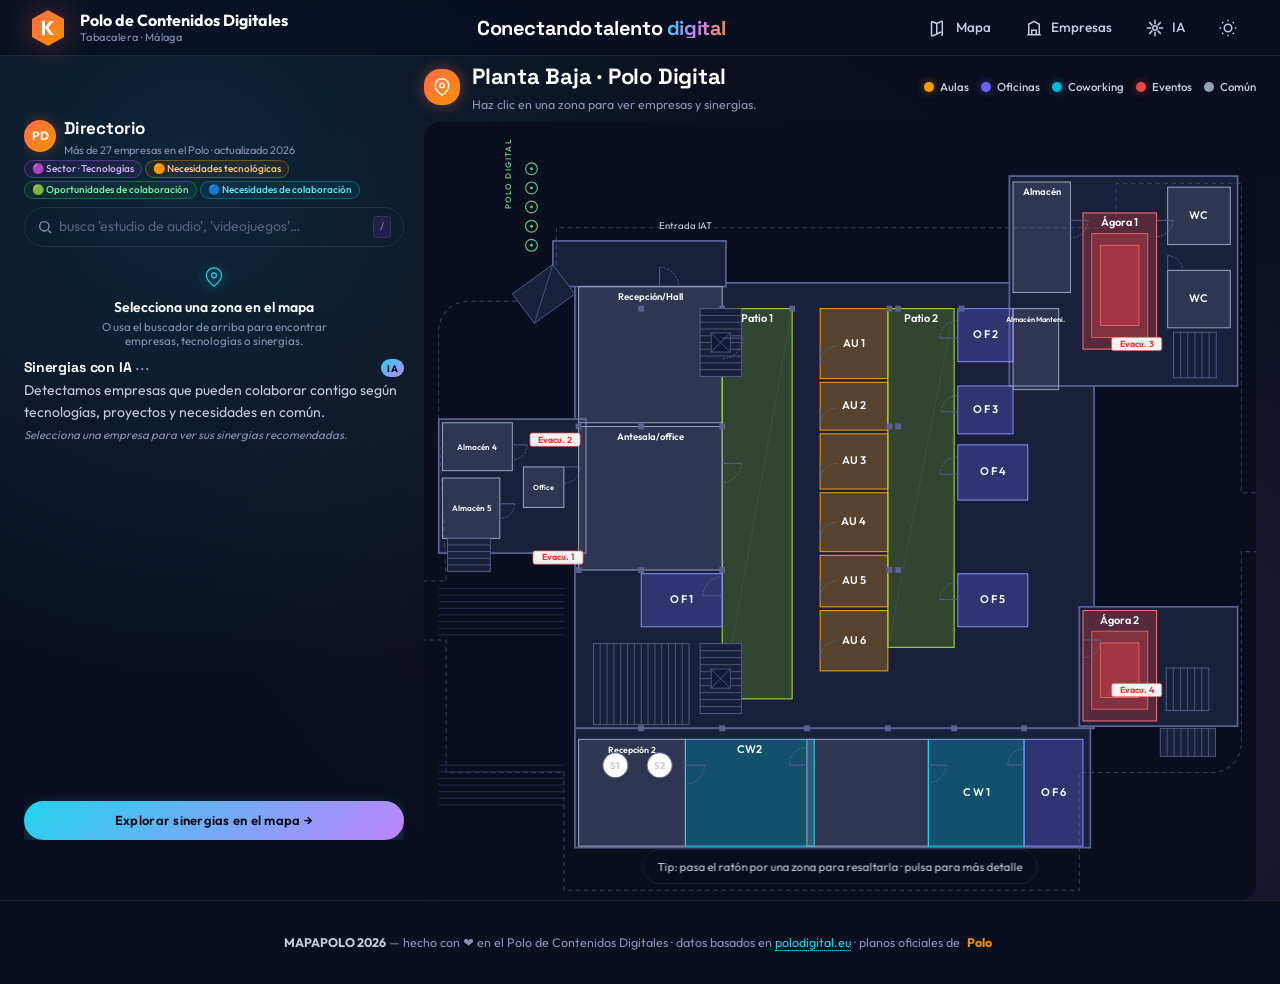
==== commit 78397d89: "limpieza versión móvil: mapa primero, eliminar mockup mobile y FABs" ====
--- a/index.html
+++ b/index.html
@@ -182,66 +182,14 @@
         </div>
       </div>
 
-      <!-- Mockup móvil: vista responsive -->
-      <div class="mobile-preview">
-        <div class="mobile-frame">
-          <div class="mobile-notch"></div>
-          <div class="mobile-screen">
-            <div class="mobile-glow"></div>
-            <div class="mobile-list">
-              <div class="mobile-list-head">
-                <span>Habitantes · planta baja</span>
-                <span class="mobile-pill">27</span>
-              </div>
-              <div class="mobile-item">
-                <span class="mobile-dot mobile-dot-red"></span>
-                <span>Forgotten Empires</span>
-              </div>
-              <div class="mobile-item">
-                <span class="mobile-dot mobile-dot-violet"></span>
-                <span>Novelingo</span>
-              </div>
-              <div class="mobile-item">
-                <span class="mobile-dot mobile-dot-green"></span>
-                <span>Krilloud</span>
-              </div>
-              <div class="mobile-item">
-                <span class="mobile-dot mobile-dot-amber"></span>
-                <span>OWO Game</span>
-              </div>
-              <div class="mobile-item">
-                <span class="mobile-dot mobile-dot-cyan"></span>
-                <span>CienciaVR</span>
-              </div>
-              <div class="mobile-item">
-                <span class="mobile-dot mobile-dot-magenta"></span>
-                <span>Naolito</span>
-              </div>
-            </div>
-          </div>
-        </div>
-        <p class="mobile-caption">
-          Diseño responsive · busca y explora desde el bolsillo
-        </p>
-      </div>
+
     </section>
   </main>
 
   <!-- ==================== TOAST / NOTIFICACIONES ==================== -->
   <div class="toast-container" id="toastContainer" aria-live="polite"></div>
 
-  <!-- ==================== FAB (Floating Action Buttons) ==================== -->
-  <div class="fab-group" aria-label="Acciones rápidas">
-    <button class="fab" id="fabSearch" title="Buscar (/)">
-      <svg width="18" height="18" viewBox="0 0 24 24" fill="none" stroke="currentColor" stroke-width="2"><circle cx="11" cy="11" r="7"/><path d="M21 21l-4.3-4.3"/></svg>
-    </button>
-    <button class="fab" id="fabReset" title="Reiniciar vista">
-      <svg width="18" height="18" viewBox="0 0 24 24" fill="none" stroke="currentColor" stroke-width="2"><path d="M3 12a9 9 0 0115.5-6.3L21 8"/><path d="M21 3v5h-5M21 12a9 9 0 01-15.5 6.3L3 16"/><path d="M3 21v-5h5"/></svg>
-    </button>
-    <button class="fab fab-primary" id="fabTop" title="Volver arriba">
-      <svg width="18" height="18" viewBox="0 0 24 24" fill="none" stroke="currentColor" stroke-width="2"><path d="M12 19V5M5 12l7-7 7 7"/></svg>
-    </button>
-  </div>
+
 
   <!-- ==================== FOOTER ==================== -->
   <footer class="site-footer">
--- a/css/estilo.css
+++ b/css/estilo.css
@@ -308,6 +308,10 @@
     height: auto;
     min-height: calc(100vh - var(--header-h));
     overflow-y: auto;
+  }
+
+  .map-section {
+    order: -1;
   }
 
   .side-panel {
@@ -998,6 +1002,12 @@
   -webkit-mask-image: radial-gradient(ellipse at center, black 30%, transparent 80%);
 }
 
+:root[data-theme="light"] .map-stage::before {
+  background-image:
+    linear-gradient(rgba(128, 128, 128, 0.06) 1px, transparent 1px),
+    linear-gradient(90deg, rgba(128, 128, 128, 0.06) 1px, transparent 1px);
+}
+
 .synergy-layer {
   position: absolute;
   inset: 0;
@@ -1016,20 +1026,23 @@
   justify-content: center;
   align-items: center;
   overflow: hidden;
+  background: #0a0e1f;
+  border-radius: var(--radius-md);
+}
+
+:root[data-theme="light"] .svg-host {
+  background: #f4f6f9;
 }
 
 .svg-host svg {
   width: 100%;
   height: 100%;
   display: block;
-  filter: none;
-  background: #0a0e1f;
-  border-radius: var(--radius-md);
 }
 
 :root[data-theme="light"] .svg-host svg {
-  filter: none;
-  background: #f4f6f9;
+  filter: invert(1) hue-rotate(180deg);
+  background: transparent;
 }
 
 /* ---------- Zonas interactivas dentro del SVG ---------- */
@@ -1366,170 +1379,7 @@
 /* ============================================================
    MOCKUP MÓVIL (preview)
    ============================================================ */
-.mobile-preview {
-  display: flex;
-  align-items: center;
-  gap: 24px;
-  padding: 24px;
-  background: var(--bg-surface);
-  border: 1px solid var(--border-soft);
-  border-radius: var(--radius-lg);
-  position: relative;
-  overflow: hidden;
-}
-
-.mobile-preview::before {
-  content: "";
-  position: absolute;
-  inset: 0;
-  background: linear-gradient(120deg, var(--bg-glow-a), transparent 50%);
-  pointer-events: none;
-}
-
-.mobile-frame {
-  width: 200px;
-  height: 400px;
-  background: #1a1a2a;
-  border-radius: 32px;
-  border: 4px solid #0a0a14;
-  position: relative;
-  flex-shrink: 0;
-  box-shadow: 0 24px 48px rgba(0, 0, 0, 0.5), 0 0 0 1px rgba(255, 255, 255, 0.08) inset;
-  overflow: hidden;
-}
-
-.mobile-notch {
-  position: absolute;
-  top: 0;
-  left: 50%;
-  transform: translateX(-50%);
-  width: 80px;
-  height: 18px;
-  background: #0a0a14;
-  border-radius: 0 0 14px 14px;
-  z-index: 2;
-}
-
-.mobile-screen {
-  width: 100%;
-  height: 100%;
-  background: linear-gradient(180deg, #1e1b4b 0%, #312e81 50%, #831843 100%);
-  padding: 28px 14px 14px;
-  position: relative;
-  overflow: hidden;
-}
-
-.mobile-glow {
-  position: absolute;
-  top: -20%;
-  right: -30%;
-  width: 200px;
-  height: 200px;
-  background: radial-gradient(circle, rgba(192, 132, 252, 0.5) 0%, transparent 70%);
-  pointer-events: none;
-}
-
-.mobile-list {
-  position: relative;
-  z-index: 1;
-  display: flex;
-  flex-direction: column;
-  gap: 8px;
-  margin-top: 12px;
-}
-
-.mobile-list-head {
-  display: flex;
-  align-items: center;
-  justify-content: space-between;
-  font-size: 11px;
-  color: rgba(255, 255, 255, 0.8);
-  font-weight: 600;
-  letter-spacing: 0.02em;
-  text-transform: uppercase;
-  padding: 0 4px 6px;
-  border-bottom: 1px solid rgba(255, 255, 255, 0.1);
-}
-
-.mobile-pill {
-  background: rgba(255, 255, 255, 0.15);
-  color: #fff;
-  padding: 2px 8px;
-  border-radius: var(--radius-full);
-  font-size: 10px;
-}
-
-.mobile-item {
-  display: flex;
-  align-items: center;
-  gap: 8px;
-  padding: 7px 10px;
-  background: rgba(255, 255, 255, 0.08);
-  border-radius: var(--radius-sm);
-  font-size: 11px;
-  color: #fff;
-  backdrop-filter: blur(8px);
-}
-
-.mobile-dot {
-  width: 8px;
-  height: 8px;
-  border-radius: var(--radius-full);
-  flex-shrink: 0;
-}
-
-.mobile-dot-red {
-  background: var(--zone-red);
-}
-
-.mobile-dot-violet {
-  background: var(--zone-violet);
-}
-
-.mobile-dot-green {
-  background: var(--zone-green);
-}
-
-.mobile-dot-amber {
-  background: var(--zone-amber);
-}
-
-.mobile-dot-cyan {
-  background: var(--zone-cyan);
-}
-
-.mobile-dot-magenta {
-  background: var(--zone-magenta);
-}
-
-.mobile-caption {
-  font-size: 13px;
-  color: var(--text-secondary);
-  line-height: 1.5;
-  max-width: 320px;
-}
-
-.mobile-caption strong {
-  color: var(--neon-cyan);
-}
-
-@media (max-width: 700px) {
-  .mobile-preview {
-    flex-direction: column;
-    align-items: center;
-    text-align: center;
-  }
-
-  .mobile-caption {
-    max-width: none;
-  }
-}
-
-@media (min-width: 1101px) {
-  .mobile-preview {
-    display: none;
-  }
-}
+
 
 /* ============================================================
    TOAST (notificaciones)
@@ -1597,49 +1447,7 @@
   }
 }
 
-/* ============================================================
-   FAB (Floating Action Buttons)
-   ============================================================ */
-.fab-group {
-  position: fixed;
-  bottom: 24px;
-  left: 24px;
-  z-index: 90;
-  display: none;
-  flex-direction: column;
-  gap: 10px;
-}
-
-.fab {
-  width: 44px;
-  height: 44px;
-  border-radius: var(--radius-full);
-  background: var(--bg-elevated);
-  border: 1px solid var(--border-soft);
-  color: var(--text-secondary);
-  display: grid;
-  place-items: center;
-  box-shadow: var(--shadow-md);
-  transition: transform .2s var(--ease), background .2s var(--ease), color .2s var(--ease);
-}
-
-.fab:hover {
-  background: var(--bg-canvas);
-  border-color: var(--neon-cyan);
-  color: var(--neon-cyan);
-  transform: translateY(-2px);
-}
-
-.fab-primary {
-  background: linear-gradient(135deg, var(--neon-cyan), var(--neon-violet));
-  border-color: transparent;
-  color: var(--bg-canvas);
-}
-
-.fab-primary:hover {
-  color: var(--bg-canvas);
-  filter: brightness(1.1);
-}
+
 
 /* ============================================================
    FOOTER
@@ -1700,12 +1508,6 @@
 
   .legend-item {
     font-size: 10.5px;
-  }
-
-  .fab-group {
-    display: flex;
-    left: 12px;
-    bottom: 12px;
   }
 
   .toast-container {
@@ -1936,19 +1738,6 @@
   filter: drop-shadow(0 0 3px rgba(99, 102, 241, 0.5));
 }
 
-:root[data-theme="light"] .mobile-preview {
-  background: var(--bg-surface);
-  border-color: rgba(15, 23, 42, 0.08);
-}
-
-:root[data-theme="light"] .mobile-frame {
-  background: #1a1a2a;
-}
-
-:root[data-theme="light"] .mobile-caption {
-  color: var(--text-secondary);
-}
-
 :root[data-theme="light"] .toast {
   background: #ffffff;
   border-color: rgba(15, 23, 42, 0.12);
@@ -1956,23 +1745,6 @@
   box-shadow: 0 12px 32px rgba(15, 23, 42, 0.18);
 }
 
-:root[data-theme="light"] .fab {
-  background: #ffffff;
-  border-color: rgba(15, 23, 42, 0.1);
-  color: var(--text-secondary);
-  box-shadow: 0 4px 12px rgba(15, 23, 42, 0.12);
-}
-
-:root[data-theme="light"] .fab:hover {
-  background: var(--bg-canvas);
-  border-color: var(--neon-cyan);
-  color: var(--neon-cyan);
-}
-
-:root[data-theme="light"] .fab-primary {
-  color: #fff;
-}
-
 :root[data-theme="light"] .site-footer {
   border-top-color: rgba(15, 23, 42, 0.08);
   color: var(--text-muted);
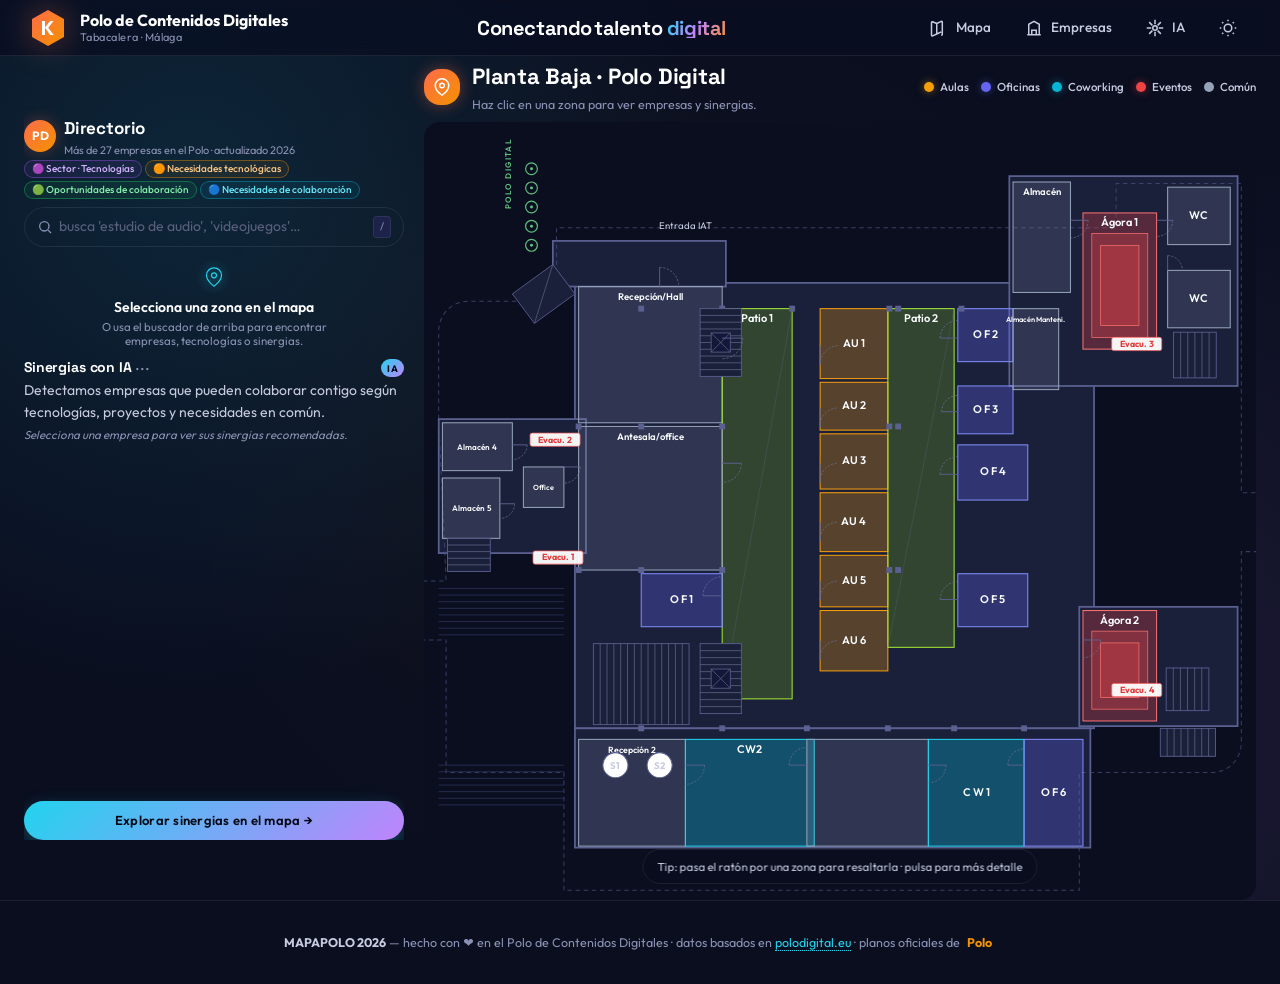
==== commit 56dc49ef: "menú hamburguesa móvil + título en 1 línea" ====
--- a/index.html
+++ b/index.html
@@ -36,7 +36,12 @@
         <span class="hero-line-1">Conectando</span>
         <span class="hero-line-2">talento <span class="accent-text">digital</span></span>
       </div>
-      <nav class="header-actions" aria-label="Acciones">
+      <button class="hamburger" id="menuToggle" aria-label="Menú" aria-expanded="false">
+        <span></span>
+        <span></span>
+        <span></span>
+      </button>
+      <nav class="header-actions" id="headerMenu" aria-label="Acciones">
         <a href="#mapa" class="header-btn" title="Ir al mapa">
           <svg width="18" height="18" viewBox="0 0 24 24" fill="none" stroke="currentColor" stroke-width="2"><path d="M9 20l-5.4 2.4A1 1 0 012 21.5V4.5a1 1 0 011.4-.9L9 6m0 14V6m0 14l6-2.8m-6-11.2L15 3.2a1 1 0 011.4.9V20.5a1 1 0 01-.6.9L15 21m-6-11.2V21"/></svg>
           <span>Mapa</span>
--- a/css/estilo.css
+++ b/css/estilo.css
@@ -245,6 +245,42 @@
   }
 }
 
+/* ---------- HAMBURGER MENU ---------- */
+.hamburger {
+  display: none;
+  flex-direction: column;
+  justify-content: center;
+  gap: 5px;
+  width: 36px;
+  height: 36px;
+  background: none;
+  border: none;
+  cursor: pointer;
+  padding: 6px;
+  z-index: 110;
+}
+
+.hamburger span {
+  display: block;
+  width: 100%;
+  height: 2.5px;
+  background: var(--text-secondary);
+  border-radius: 2px;
+  transition: transform .3s var(--ease), opacity .3s var(--ease);
+}
+
+.hamburger.is-open span:nth-child(1) {
+  transform: translateY(7.5px) rotate(45deg);
+}
+
+.hamburger.is-open span:nth-child(2) {
+  opacity: 0;
+}
+
+.hamburger.is-open span:nth-child(3) {
+  transform: translateY(-7.5px) rotate(-45deg);
+}
+
 /* ---------- TAGLINE EN HEADER ---------- */
 .hero-tagline {
   display: none;
@@ -285,6 +321,43 @@
 @media (max-width: 899px) {
   .hero-tagline {
     display: none;
+  }
+}
+
+@media (max-width: 720px) {
+  .hamburger {
+    display: flex;
+  }
+
+  .header-actions {
+    position: fixed;
+    top: var(--header-h);
+    right: 0;
+    width: 220px;
+    background: var(--bg-surface);
+    border: 1px solid var(--border-soft);
+    border-right: none;
+    border-radius: 0 0 0 var(--radius-md);
+    flex-direction: column;
+    padding: 12px;
+    gap: 4px;
+    transform: translateX(100%);
+    transition: transform .3s var(--ease);
+    box-shadow: var(--shadow-lg);
+  }
+
+  .header-actions.is-open {
+    transform: translateX(0);
+  }
+
+  .brand-title {
+    font-size: 13px;
+    white-space: nowrap;
+  }
+
+  .header-inner {
+    padding: 0 16px;
+    gap: 8px;
   }
 }
 
@@ -1568,6 +1641,16 @@
   color: var(--text-primary);
 }
 
+:root[data-theme="light"] .hamburger span {
+  background: var(--text-secondary);
+}
+
+:root[data-theme="light"] .header-actions {
+  background: #ffffff;
+  border-color: rgba(15, 23, 42, 0.1);
+  box-shadow: 0 12px 32px rgba(15, 23, 42, 0.15);
+}
+
 :root[data-theme="light"] .card {
   background: transparent;
 }
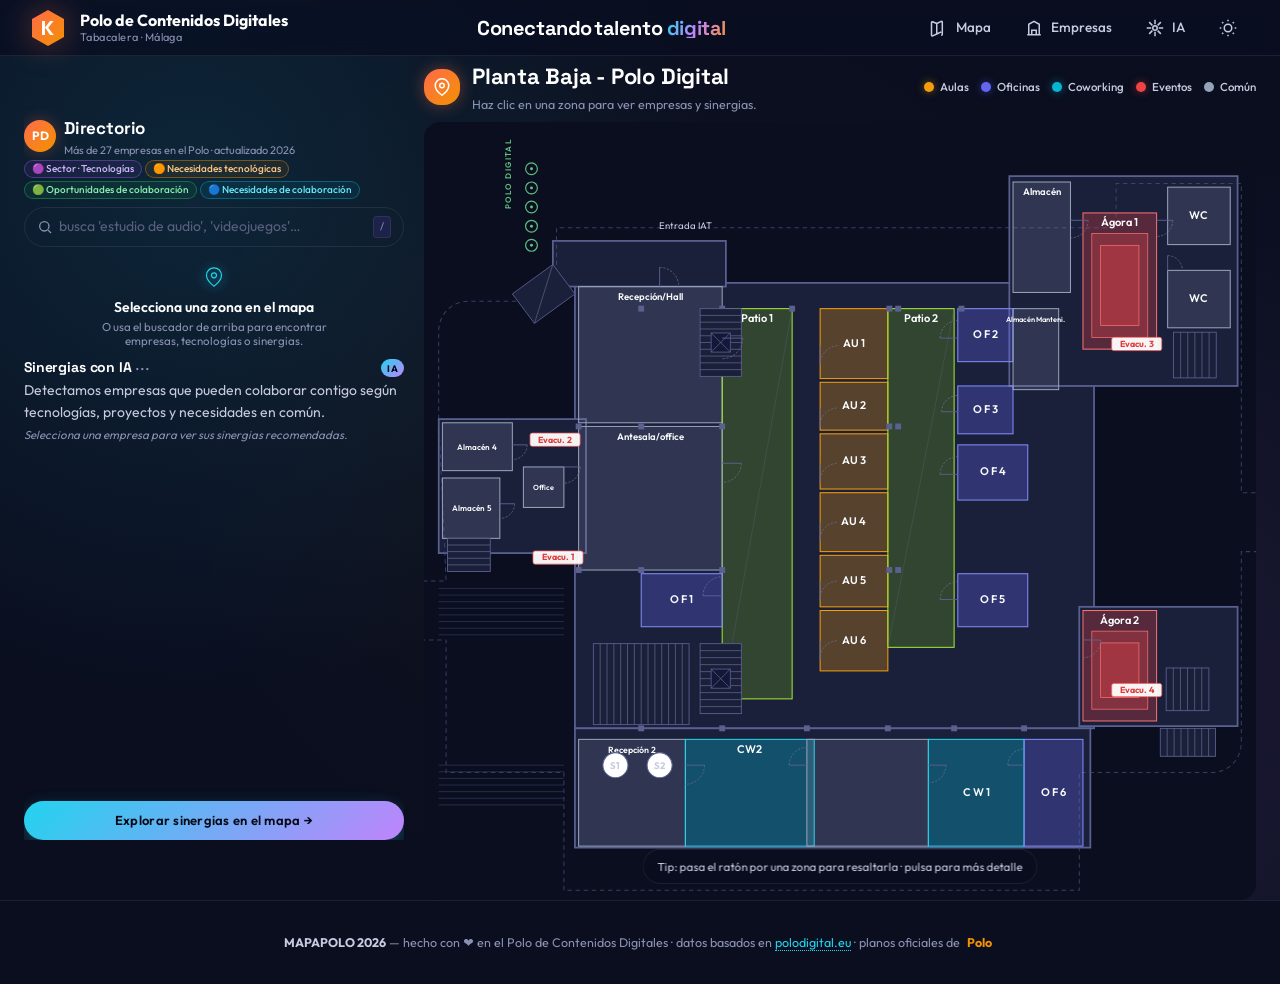
==== commit b92ff266: "móvil: leyenda apilada bajo título + guion en título" ====
--- a/index.html
+++ b/index.html
@@ -156,7 +156,7 @@
               <svg width="18" height="18" viewBox="0 0 24 24" fill="none" stroke="currentColor" stroke-width="2"><path d="M21 10c0 7-9 13-9 13s-9-6-9-13a9 9 0 0118 0z"/><circle cx="12" cy="10" r="3"/></svg>
             </span>
             <div>
-              <h2>Planta Baja · Polo Digital</h2>
+              <h2>Planta Baja - Polo Digital</h2>
               <p class="muted-sm">Haz clic en una zona para ver empresas y sinergias.</p>
             </div>
           </div>
--- a/css/estilo.css
+++ b/css/estilo.css
@@ -387,6 +387,24 @@
     order: -1;
   }
 
+  .map-card-head {
+    flex-direction: column;
+    align-items: flex-start;
+    gap: 4px;
+  }
+
+  .map-card-title {
+    width: 100%;
+  }
+
+  .map-card-title h2 {
+    font-size: 18px;
+  }
+
+  .map-card-legend {
+    width: 100%;
+  }
+
   .side-panel {
     position: static !important;
     max-height: none !important;
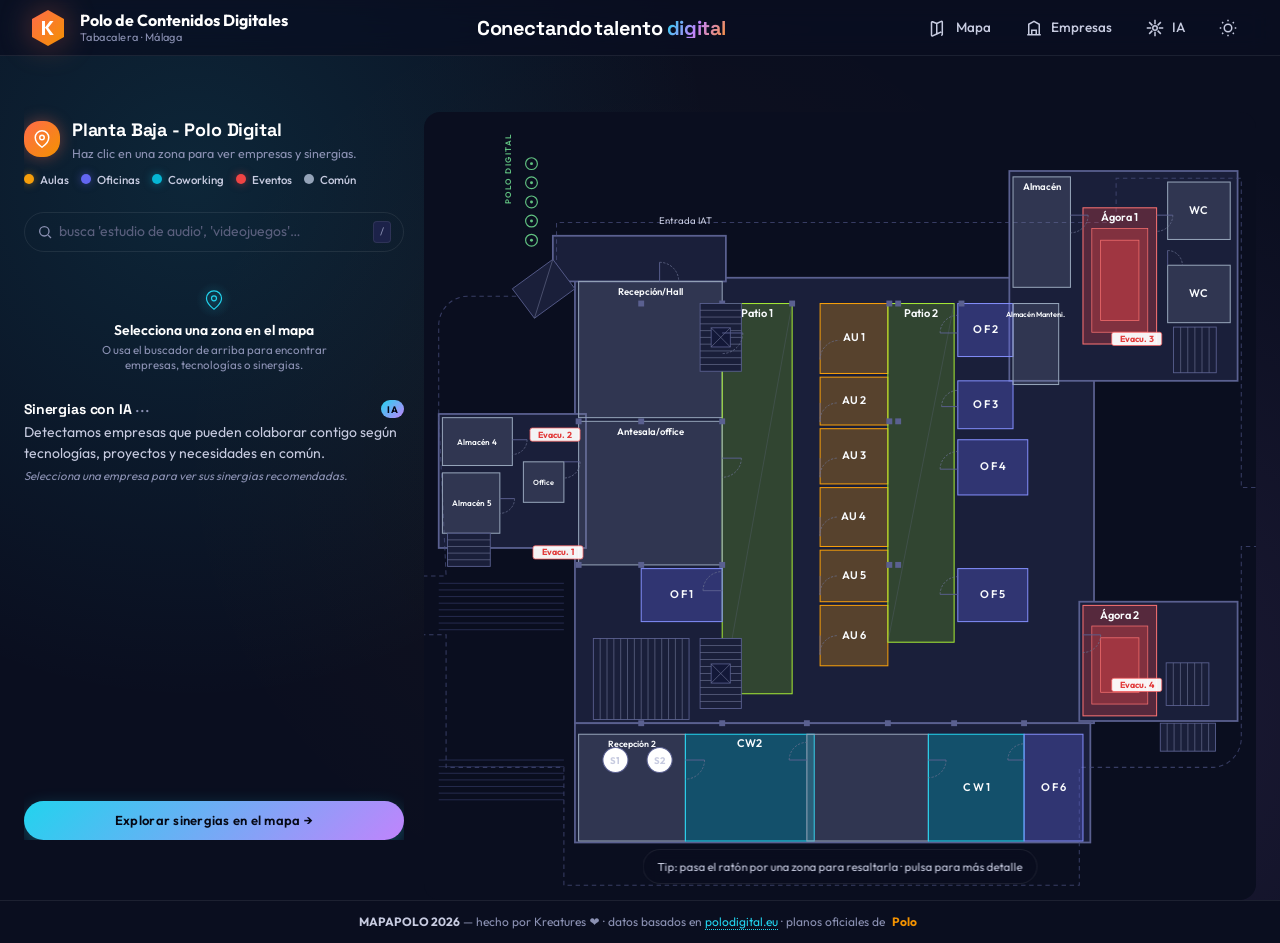
==== commit 87086870: "sidebar: quitar Directorio, poner info mapa + ajustes oficinas - Eliminada tarjeta Directorio del si" ====
--- a/index.html
+++ b/index.html
@@ -66,22 +66,23 @@
     <!-- ============ COLUMNA IZQUIERDA: PANEL DE IDENTIDAD ============ -->
     <aside class="side-panel" id="empresas">
 
-      <!-- Tarjeta Directorio -->
-      <article class="card card-directorio">
-        <div class="card-directorio-head">
-          <div class="avatar avatar-orange">
-            <span>PD</span>
-          </div>
+      <!-- Tarjeta Mapa / Info -->
+      <article class="card card-head-map">
+        <div class="card-head-map-inner">
+          <span class="map-pin" aria-hidden="true">
+            <svg width="18" height="18" viewBox="0 0 24 24" fill="none" stroke="currentColor" stroke-width="2"><path d="M21 10c0 7-9 13-9 13s-9-6-9-13a9 9 0 0118 0z"/><circle cx="12" cy="10" r="3"/></svg>
+          </span>
           <div>
-            <h2 class="card-title">Directorio</h2>
-            <p class="card-sub">Más de 27 empresas en el Polo · actualizado 2026</p>
+            <h2 class="card-title">Planta Baja - Polo Digital</h2>
+            <p class="muted-sm">Haz clic en una zona para ver empresas y sinergias.</p>
           </div>
         </div>
-        <div class="card-tags">
-          <span class="tag tag-violet">🟣 Sector · Tecnologías</span>
-          <span class="tag tag-orange">🟠 Necesidades tecnológicas</span>
-          <span class="tag tag-green">🟢 Oportunidades de colaboración</span>
-          <span class="tag tag-cyan">🔵 Necesidades de colaboración</span>
+        <div class="map-card-legend">
+          <span class="legend-item"><i class="dot dot-aulas"></i> Aulas</span>
+          <span class="legend-item"><i class="dot dot-oficinas"></i> Oficinas</span>
+          <span class="legend-item"><i class="dot dot-coworking"></i> Coworking</span>
+          <span class="legend-item"><i class="dot dot-eventos"></i> Eventos</span>
+          <span class="legend-item"><i class="dot dot-comun"></i> Común</span>
         </div>
       </article>
 
@@ -150,24 +151,6 @@
     <!-- ============ COLUMNA CENTRAL: MAPA ============ -->
     <section class="map-section">
       <div class="map-card">
-        <div class="map-card-head">
-          <div class="map-card-title">
-            <span class="map-pin" aria-hidden="true">
-              <svg width="18" height="18" viewBox="0 0 24 24" fill="none" stroke="currentColor" stroke-width="2"><path d="M21 10c0 7-9 13-9 13s-9-6-9-13a9 9 0 0118 0z"/><circle cx="12" cy="10" r="3"/></svg>
-            </span>
-            <div>
-              <h2>Planta Baja - Polo Digital</h2>
-              <p class="muted-sm">Haz clic en una zona para ver empresas y sinergias.</p>
-            </div>
-          </div>
-          <div class="map-card-legend">
-            <span class="legend-item"><i class="dot dot-aulas"></i> Aulas</span>
-            <span class="legend-item"><i class="dot dot-oficinas"></i> Oficinas</span>
-            <span class="legend-item"><i class="dot dot-coworking"></i> Coworking</span>
-            <span class="legend-item"><i class="dot dot-eventos"></i> Eventos</span>
-            <span class="legend-item"><i class="dot dot-comun"></i> Común</span>
-          </div>
-        </div>
         <div class="map-stage" id="mapStage">
           <!-- Capa de líneas de sinergia (debajo del SVG) -->
           <svg class="synergy-layer" id="synergyLayer" viewBox="280 510 1130 970" preserveAspectRatio="xMidYMid meet" aria-hidden="true">
@@ -199,7 +182,7 @@
   <!-- ==================== FOOTER ==================== -->
   <footer class="site-footer">
     <p>
-      <strong>MAPAPOLO 2026</strong> — hecho con ❤ en el Polo de Contenidos Digitales ·
+      <strong>MAPAPOLO 2026</strong> — hecho por Kreatures ❤ ·
       datos basados en <a href="https://www.polodigital.eu/habitantes/nuevos/" target="_blank" rel="noopener">polodigital.eu</a> ·
       planos oficiales de <span class="footer-polo">Polo</span>
     </p>
--- a/css/estilo.css
+++ b/css/estilo.css
@@ -331,19 +331,24 @@
 
   .header-actions {
     position: fixed;
-    top: var(--header-h);
+    top: 0;
     right: 0;
+    z-index: 105;
     width: 220px;
+    height: 100dvh;
     background: var(--bg-surface);
     border: 1px solid var(--border-soft);
     border-right: none;
-    border-radius: 0 0 0 var(--radius-md);
     flex-direction: column;
-    padding: 12px;
+    padding: 68px 16px 24px;
     gap: 4px;
     transform: translateX(100%);
     transition: transform .3s var(--ease);
     box-shadow: var(--shadow-lg);
+  }
+
+  .header-actions .header-btn span {
+    display: inline;
   }
 
   .header-actions.is-open {
@@ -387,20 +392,6 @@
     order: -1;
   }
 
-  .map-card-head {
-    flex-direction: column;
-    align-items: flex-start;
-    gap: 4px;
-  }
-
-  .map-card-title {
-    width: 100%;
-  }
-
-  .map-card-title h2 {
-    font-size: 18px;
-  }
-
   .map-card-legend {
     width: 100%;
   }
@@ -416,6 +407,15 @@
     height: auto;
     min-height: 100vh;
   }
+
+  .map-section {
+    padding-top: 0;
+  }
+
+  .side-panel {
+    padding-top: 24px;
+    padding-bottom: 24px;
+  }
 }
 
 /* ============================================================
@@ -424,7 +424,7 @@
 .side-panel {
   display: flex;
   flex-direction: column;
-  gap: 6px;
+  gap: 24px;
   height: 100%;
   min-height: 0;
   overflow: hidden;
@@ -456,26 +456,6 @@
   font-weight: 700;
   letter-spacing: -0.01em;
   margin-bottom: 1px;
-}
-
-.card-sub {
-  font-size: 11px;
-  color: var(--text-muted);
-  line-height: 1.3;
-}
-
-/* ---------- Tarjeta Directorio ---------- */
-.card-directorio {
-  background: transparent;
-  flex-shrink: 0;
-  padding-bottom: 2px;
-}
-
-.card-directorio-head {
-  display: flex;
-  align-items: center;
-  gap: 8px;
-  margin-bottom: 3px;
 }
 
 .avatar {
@@ -494,25 +474,11 @@
   border: none;
 }
 
-.avatar-orange {
-  background: linear-gradient(135deg, var(--brand-coral), var(--brand-orange));
-  border-color: rgba(255, 107, 74, 0.4);
-  box-shadow: 0 0 16px rgba(255, 107, 74, 0.3);
-}
-
 .avatar-soft {
   background: var(--bg-elevated);
   color: var(--neon-cyan);
   border-color: var(--border-strong);
   font-weight: 600;
-}
-
-.card-tags {
-  display: flex;
-  flex-wrap: wrap;
-  gap: 3px;
-  min-height: 20px;
-  align-items: center;
 }
 
 .tag {
@@ -970,6 +936,7 @@
   flex-direction: column;
   height: 100%;
   min-height: 0;
+  padding-top: 56px;
 }
 
 .map-card {
@@ -986,21 +953,6 @@
 
 .map-card::before {
   content: none;
-}
-
-.map-card-head {
-  display: flex;
-  align-items: center;
-  justify-content: space-between;
-  gap: 16px;
-  padding: 4px 0 8px;
-  flex-shrink: 0;
-}
-
-.map-card-title {
-  display: flex;
-  align-items: center;
-  gap: 12px;
 }
 
 .map-pin {
@@ -1012,14 +964,27 @@
   border-radius: var(--radius-md);
   color: #fff;
   box-shadow: 0 0 16px rgba(255, 107, 74, 0.4);
-}
-
-.map-card-title h2 {
+  flex-shrink: 0;
+}
+
+.card-head-map {
+  display: flex;
+  flex-direction: column;
+  gap: 8px;
+}
+
+.card-head-map-inner {
+  display: flex;
+  align-items: center;
+  gap: 12px;
+}
+
+.card-head-map .card-title {
   font-family: var(--font-display);
-  font-size: 22px;
+  font-size: 18px;
   font-weight: 700;
   letter-spacing: -0.01em;
-  margin-bottom: 2px;
+  white-space: nowrap;
 }
 
 .map-card-legend {
@@ -1429,13 +1394,26 @@
   z-index: 10;
   box-shadow: var(--shadow-glow-cyan);
   transform: translate(-50%, calc(-100% - 12px));
-  white-space: nowrap;
+  white-space: normal;
   max-width: 280px;
+  overflow-wrap: break-word;
 }
 
 .tooltip-title {
   font-weight: 700;
   margin-bottom: 2px;
+}
+
+.tooltip-empresa {
+  font-weight: 600;
+  font-size: 12px;
+  margin-bottom: 2px;
+  color: var(--neon-cyan);
+}
+
+.tooltip-sector {
+  font-weight: 400;
+  color: var(--text-muted);
 }
 
 .tooltip-sub {
@@ -1545,10 +1523,10 @@
    ============================================================ */
 .site-footer {
   text-align: center;
-  padding: 32px 20px;
+  padding: 12px 20px;
   border-top: 1px solid var(--border-soft);
   color: var(--text-muted);
-  font-size: 12.5px;
+  font-size: 12px;
 }
 
 .site-footer a {
@@ -1677,10 +1655,6 @@
   background: transparent;
 }
 
-:root[data-theme="light"] .card-directorio {
-  background: transparent;
-}
-
 :root[data-theme="light"] .card-sinergias {
   background: transparent;
 }
@@ -1688,7 +1662,7 @@
 :root[data-theme="light"] .card-title,
 :root[data-theme="light"] .empresa-meta h3,
 :root[data-theme="light"] .sinergias-head h3,
-:root[data-theme="light"] .map-card-title h2 {
+:root[data-theme="light"] .card-head-map .card-title {
   color: var(--text-primary);
 }
 
@@ -1706,12 +1680,6 @@
   background: #f1f5f9;
   color: var(--brand-orange);
   border-color: rgba(15, 23, 42, 0.1);
-}
-
-:root[data-theme="light"] .avatar-orange {
-  background: linear-gradient(135deg, var(--brand-coral), var(--brand-orange));
-  border-color: transparent;
-  box-shadow: 0 4px 12px rgba(255, 107, 74, 0.3);
 }
 
 :root[data-theme="light"] .tag {
